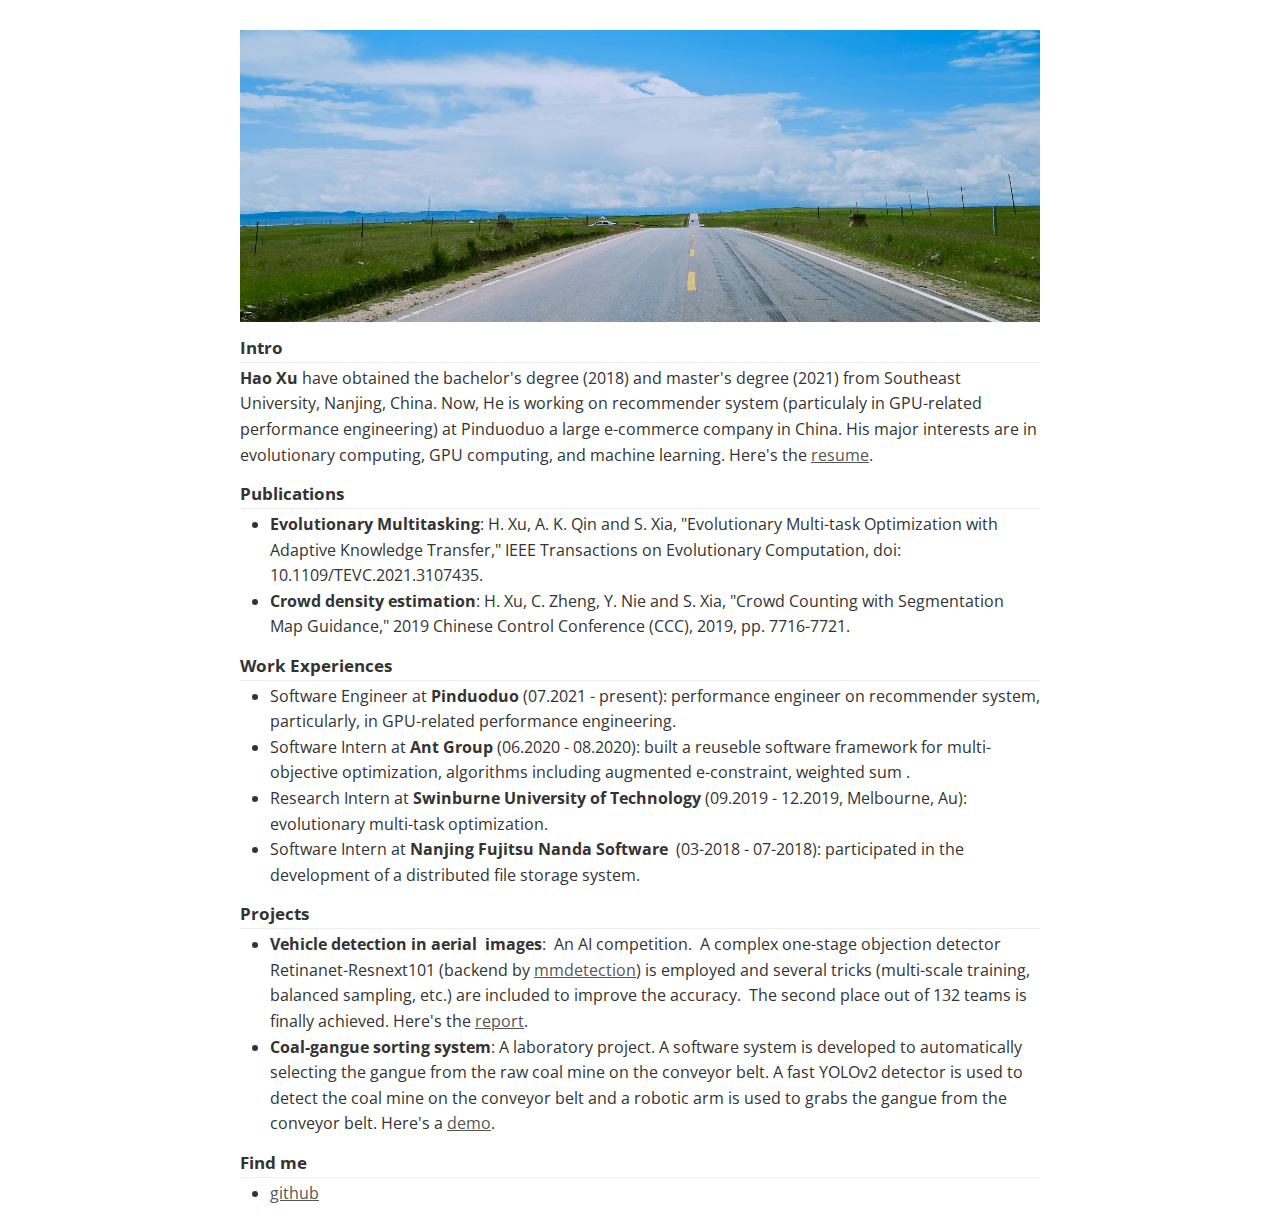
==== index.html @ 3a8323ee "publish" ====
<!doctype html>
<html>
<head>
<meta charset='UTF-8'><meta name='viewport' content='width=device-width initial-scale=1'>
<title>index</title><link href='https://fonts.loli.net/css?family=Open+Sans:400italic,700italic,700,400&subset=latin,latin-ext' rel='stylesheet' type='text/css' /><style type='text/css'>html {overflow-x: initial !important;}:root { --bg-color: #ffffff; --text-color: #333333; --select-text-bg-color: #B5D6FC; --select-text-font-color: auto; --monospace: "Lucida Console",Consolas,"Courier",monospace; }
html { font-size: 14px; background-color: var(--bg-color); color: var(--text-color); font-family: "Helvetica Neue", Helvetica, Arial, sans-serif; -webkit-font-smoothing: antialiased; }
body { margin: 0px; padding: 0px; height: auto; inset: 0px; font-size: 1rem; line-height: 1.42857143; overflow-x: hidden; background-image: inherit; background-size: inherit; background-attachment: inherit; background-origin: inherit; background-clip: inherit; background-color: inherit; tab-size: 4; background-position: inherit; background-repeat: inherit; }
iframe { margin: auto; }
a.url { word-break: break-all; }
a:active, a:hover { outline: 0px; }
.in-text-selection, ::selection { text-shadow: none; background: var(--select-text-bg-color); color: var(--select-text-font-color); }
#write { margin: 0px auto; height: auto; width: inherit; word-break: normal; word-wrap: break-word; position: relative; white-space: normal; overflow-x: visible; padding-top: 40px; }
#write.first-line-indent p { text-indent: 2em; }
#write.first-line-indent li p, #write.first-line-indent p * { text-indent: 0px; }
#write.first-line-indent li { margin-left: 2em; }
.for-image #write { padding-left: 8px; padding-right: 8px; }
body.typora-export { padding-left: 30px; padding-right: 30px; }
.typora-export .footnote-line, .typora-export li, .typora-export p { white-space: pre-wrap; }
@media screen and (max-width: 500px) { 
  body.typora-export { padding-left: 0px; padding-right: 0px; }
  #write { padding-left: 20px; padding-right: 20px; }
  .CodeMirror-sizer { margin-left: 0px !important; }
  .CodeMirror-gutters { display: none !important; }
}
#write li > figure:last-child { margin-bottom: 0.5rem; }
#write ol, #write ul { position: relative; }
img { max-width: 100%; vertical-align: middle; }
button, input, select, textarea { color: inherit; font-family: inherit; font-size: inherit; font-style: inherit; font-variant-caps: inherit; font-weight: inherit; font-stretch: inherit; line-height: inherit; }
input[type="checkbox"], input[type="radio"] { line-height: normal; padding: 0px; }
*, ::after, ::before { box-sizing: border-box; }
#write h1, #write h2, #write h3, #write h4, #write h5, #write h6, #write p, #write pre { width: inherit; }
#write h1, #write h2, #write h3, #write h4, #write h5, #write h6, #write p { position: relative; }
p { line-height: inherit; }
h1, h2, h3, h4, h5, h6 { break-after: avoid-page; break-inside: avoid; orphans: 2; }
p { orphans: 4; }
h1 { font-size: 2rem; }
h2 { font-size: 1.8rem; }
h3 { font-size: 1.6rem; }
h4 { font-size: 1.4rem; }
h5 { font-size: 1.2rem; }
h6 { font-size: 1rem; }
.md-math-block, .md-rawblock, h1, h2, h3, h4, h5, h6, p { margin-top: 1rem; margin-bottom: 1rem; }
.hidden { display: none; }
.md-blockmeta { color: rgb(204, 204, 204); font-weight: 700; font-style: italic; }
a { cursor: pointer; }
sup.md-footnote { padding: 2px 4px; background-color: rgba(238, 238, 238, 0.7); color: rgb(85, 85, 85); border-top-left-radius: 4px; border-top-right-radius: 4px; border-bottom-right-radius: 4px; border-bottom-left-radius: 4px; cursor: pointer; }
sup.md-footnote a, sup.md-footnote a:hover { color: inherit; text-transform: inherit; text-decoration: inherit; }
#write input[type="checkbox"] { cursor: pointer; width: inherit; height: inherit; }
figure { overflow-x: auto; margin: 1.2em 0px; max-width: calc(100% + 16px); padding: 0px; }
figure > table { margin: 0px !important; }
tr { break-inside: avoid; break-after: auto; }
thead { display: table-header-group; }
table { border-collapse: collapse; border-spacing: 0px; width: 100%; overflow: auto; break-inside: auto; text-align: left; }
table.md-table td { min-width: 32px; }
.CodeMirror-gutters { border-right-width: 0px; background-color: inherit; }
.CodeMirror-linenumber { }
.CodeMirror { text-align: left; }
.CodeMirror-placeholder { opacity: 0.3; }
.CodeMirror pre { padding: 0px 4px; }
.CodeMirror-lines { padding: 0px; }
div.hr:focus { cursor: none; }
#write pre { white-space: pre-wrap; }
#write.fences-no-line-wrapping pre { white-space: pre; }
#write pre.ty-contain-cm { white-space: normal; }
.CodeMirror-gutters { margin-right: 4px; }
.md-fences { font-size: 0.9rem; display: block; break-inside: avoid; text-align: left; overflow: visible; white-space: pre; background-image: inherit; background-size: inherit; background-attachment: inherit; background-origin: inherit; background-clip: inherit; background-color: inherit; position: relative !important; background-position: inherit; background-repeat: inherit; }
.md-diagram-panel { width: 100%; margin-top: 10px; text-align: center; padding-top: 0px; padding-bottom: 8px; overflow-x: auto; }
#write .md-fences.mock-cm { white-space: pre-wrap; }
.md-fences.md-fences-with-lineno { padding-left: 0px; }
#write.fences-no-line-wrapping .md-fences.mock-cm { white-space: pre; overflow-x: auto; }
.md-fences.mock-cm.md-fences-with-lineno { padding-left: 8px; }
.CodeMirror-line, twitterwidget { break-inside: avoid; }
.footnotes { opacity: 0.8; font-size: 0.9rem; margin-top: 1em; margin-bottom: 1em; }
.footnotes + .footnotes { margin-top: 0px; }
.md-reset { margin: 0px; padding: 0px; border: 0px; outline: 0px; vertical-align: top; text-decoration: none; text-shadow: none; float: none; position: static; width: auto; height: auto; white-space: nowrap; cursor: inherit; line-height: normal; font-weight: 400; text-align: left; box-sizing: content-box; direction: ltr; background-position: 0px 0px; }
li div { padding-top: 0px; }
blockquote { margin: 1rem 0px; }
li .mathjax-block, li p { margin: 0.5rem 0px; }
li { margin: 0px; position: relative; }
blockquote > :last-child { margin-bottom: 0px; }
blockquote > :first-child, li > :first-child { margin-top: 0px; }
.footnotes-area { color: rgb(136, 136, 136); margin-top: 0.714rem; padding-bottom: 0.143rem; white-space: normal; }
#write .footnote-line { white-space: pre-wrap; }
@media print { 
  body, html { border: 1px solid transparent; height: 99%; break-after: avoid; break-before: avoid; }
  #write { margin-top: 0px; padding-top: 0px; border-color: transparent !important; }
  .typora-export * { -webkit-print-color-adjust: exact; }
  html.blink-to-pdf { font-size: 13px; }
  .typora-export #write { padding-left: 32px; padding-right: 32px; padding-bottom: 0px; break-after: avoid; }
  .typora-export #write::after { height: 0px; }
}
.footnote-line { margin-top: 0.714em; font-size: 0.7em; }
a img, img a { cursor: pointer; }
pre.md-meta-block { font-size: 0.8rem; min-height: 0.8rem; white-space: pre-wrap; background-color: rgb(204, 204, 204); display: block; overflow-x: hidden; }
p > .md-image:only-child:not(.md-img-error) img, p > img:only-child { display: block; margin: auto; }
p > .md-image:only-child { display: inline-block; width: 100%; }
#write .MathJax_Display { margin: 0.8em 0px 0px; }
.md-math-block { width: 100%; }
.md-math-block:not(:empty)::after { display: none; }
[contenteditable="true"]:active, [contenteditable="true"]:focus, [contenteditable="false"]:active, [contenteditable="false"]:focus { outline: 0px; box-shadow: none; }
.md-task-list-item { position: relative; list-style-type: none; }
.task-list-item.md-task-list-item { padding-left: 0px; }
.md-task-list-item > input { position: absolute; top: 0px; left: 0px; margin-left: -1.2em; margin-top: calc(1em - 10px); border: none; }
.math { font-size: 1rem; }
.md-toc { min-height: 3.58rem; position: relative; font-size: 0.9rem; border-top-left-radius: 10px; border-top-right-radius: 10px; border-bottom-right-radius: 10px; border-bottom-left-radius: 10px; }
.md-toc-content { position: relative; margin-left: 0px; }
.md-toc-content::after, .md-toc::after { display: none; }
.md-toc-item { display: block; color: rgb(65, 131, 196); }
.md-toc-item a { text-decoration: none; }
.md-toc-inner:hover { text-decoration: underline; }
.md-toc-inner { display: inline-block; cursor: pointer; }
.md-toc-h1 .md-toc-inner { margin-left: 0px; font-weight: 700; }
.md-toc-h2 .md-toc-inner { margin-left: 2em; }
.md-toc-h3 .md-toc-inner { margin-left: 4em; }
.md-toc-h4 .md-toc-inner { margin-left: 6em; }
.md-toc-h5 .md-toc-inner { margin-left: 8em; }
.md-toc-h6 .md-toc-inner { margin-left: 10em; }
@media screen and (max-width: 48em) { 
  .md-toc-h3 .md-toc-inner { margin-left: 3.5em; }
  .md-toc-h4 .md-toc-inner { margin-left: 5em; }
  .md-toc-h5 .md-toc-inner { margin-left: 6.5em; }
  .md-toc-h6 .md-toc-inner { margin-left: 8em; }
}
a.md-toc-inner { font-size: inherit; font-style: inherit; font-weight: inherit; line-height: inherit; }
.footnote-line a:not(.reversefootnote) { color: inherit; }
.md-attr { display: none; }
.md-fn-count::after { content: "."; }
code, pre, samp, tt { font-family: var(--monospace); }
kbd { margin: 0px 0.1em; padding: 0.1em 0.6em; font-size: 0.8em; color: rgb(36, 39, 41); background-color: rgb(255, 255, 255); border: 1px solid rgb(173, 179, 185); border-top-left-radius: 3px; border-top-right-radius: 3px; border-bottom-right-radius: 3px; border-bottom-left-radius: 3px; box-shadow: rgba(12, 13, 14, 0.2) 0px 1px 0px, rgb(255, 255, 255) 0px 0px 0px 2px inset; white-space: nowrap; vertical-align: middle; }
.md-comment { color: rgb(162, 127, 3); opacity: 0.8; font-family: var(--monospace); }
code { text-align: left; }
a.md-print-anchor { white-space: pre !important; border: none !important; display: inline-block !important; position: absolute !important; width: 1px !important; right: 0px !important; outline: 0px !important; text-shadow: initial !important; background-position: 0px 0px !important; }
.md-inline-math .MathJax_SVG .noError { display: none !important; }
.html-for-mac .inline-math-svg .MathJax_SVG { vertical-align: 0.2px; }
.md-math-block .MathJax_SVG_Display { text-align: center; margin: 0px; position: relative; text-indent: 0px; max-width: none; max-height: none; min-height: 0px; min-width: 100%; width: auto; overflow-y: hidden; display: block !important; }
.MathJax_SVG_Display, .md-inline-math .MathJax_SVG_Display { width: auto; margin: inherit; display: inline-block !important; }
.MathJax_SVG .MJX-monospace { font-family: var(--monospace); }
.MathJax_SVG .MJX-sans-serif { font-family: sans-serif; }
.MathJax_SVG { display: inline; font-style: normal; font-weight: 400; line-height: normal; zoom: 90%; text-indent: 0px; text-align: left; text-transform: none; letter-spacing: normal; word-spacing: normal; word-wrap: normal; white-space: nowrap; float: none; direction: ltr; max-width: none; max-height: none; min-width: 0px; min-height: 0px; border: 0px; padding: 0px; margin: 0px; }
.MathJax_SVG * { transition: none; }
.MathJax_SVG_Display svg { vertical-align: middle !important; margin-bottom: 0px !important; margin-top: 0px !important; }
.os-windows.monocolor-emoji .md-emoji { font-family: "Segoe UI Symbol", sans-serif; }
.md-diagram-panel > svg { max-width: 100%; }
[lang="flow"] svg, [lang="mermaid"] svg { max-width: 100%; height: auto; }
[lang="mermaid"] .node text { font-size: 1rem; }
table tr th { border-bottom-width: 0px; }
video { max-width: 100%; display: block; margin: 0px auto; }
iframe { max-width: 100%; width: 100%; border: none; }
.highlight td, .highlight tr { border: 0px; }
svg[id^="mermaidChart"] { line-height: 1em; }
mark { background-color: rgb(255, 255, 0); color: rgb(0, 0, 0); }
.md-html-inline .md-plain, .md-html-inline strong, mark .md-inline-math, mark strong { color: inherit; }
mark .md-meta { color: rgb(0, 0, 0); opacity: 0.3 !important; }


/* for resume  <-- */
#write {
    padding-top: 0px !important;
    padding-bottom: 20px !important;
}

content {
    margin-top: 0px !important;
    padding-top: 0px !important;
}

a {
    color: #000;
}

h1,
h2 {
    border-bottom: 1px solid #eee !important;
    margin-bottom: 3px !important;
    padding-bottom: 3px !important;
}
.round_icon{
    width: 34px;
    height: 34px;
    display: flex;
    border-radius: 50%;
    align-items: center;
    justify-content: center;
    overflow: hidden;
}
h2 img {
    width: 16px !important;
}

h2 {
    font-size: 17px !important;
}

p {
    margin-bottom: 2px !important;
    margin-top: 2px !important;
}

ul {
    margin-top: 2px !important;
    margin-bottom: 2px !important;
}

li p {
    margin-bottom: 0px !important;
}

li.md-list-item {
    line-height: 20px !important;
}

a {
    color: #555 !important;
}

/* for resume --> */

:root {
    --side-bar-bg-color: #fafafa;
    --control-text-color: #777;
}

@include-when-export url(https://fonts.loli.net/css?family=Open+Sans:400italic,700italic,700,400&subset=latin,latin-ext);

html {
    font-size: 16px;
}

body {
    font-family: "Open Sans", "Clear Sans", "Helvetica Neue", Helvetica, Arial, sans-serif;
    color: rgb(51, 51, 51);
    line-height: 1.6;
}

#write {
    max-width: 860px;
    margin: 0 auto;
    padding: 30px;
    padding-bottom: 100px;
}

#write>ul:first-child,
#write>ol:first-child {
    margin-top: 30px;
}

a {
    color: #4183C4;
}

h1,
h2,
h3,
h4,
h5,
h6 {
    position: relative;
    margin-top: 1rem;
    margin-bottom: 1rem;
    font-weight: bold;
    line-height: 1.4;
    cursor: text;
}

h1:hover a.anchor,
h2:hover a.anchor,
h3:hover a.anchor,
h4:hover a.anchor,
h5:hover a.anchor,
h6:hover a.anchor {
    text-decoration: none;
}

h1 tt,
h1 code {
    font-size: inherit;
}

h2 tt,
h2 code {
    font-size: inherit;
}

h3 tt,
h3 code {
    font-size: inherit;
}

h4 tt,
h4 code {
    font-size: inherit;
}

h5 tt,
h5 code {
    font-size: inherit;
}

h6 tt,
h6 code {
    font-size: inherit;
}

h1 {
    padding-bottom: .3em;
    font-size: 2.25em;
    line-height: 1.2;
    border-bottom: 1px solid #eee;
}

h2 {
    padding-bottom: .3em;
    font-size: 1.75em;
    line-height: 1.225;
    border-bottom: 1px solid #eee;
}

h3 {
    font-size: 1.5em;
    line-height: 1.43;
}

h4 {
    font-size: 1.25em;
}

h5 {
    font-size: 1em;
}

h6 {
    font-size: 1em;
    color: #777;
}

p,
blockquote,
ul,
ol,
dl,
table {
    margin: 0.8em 0;
}

li>ol,
li>ul {
    margin: 0 0;
}

hr {
    height: 2px;
    padding: 0;
    margin: 16px 0;
    background-color: #e7e7e7;
    border: 0 none;
    overflow: hidden;
    box-sizing: content-box;
}

li p.first {
    display: inline-block;
}

ul,
ol {
    padding-left: 30px;
}

ul:first-child,
ol:first-child {
    margin-top: 0;
}

ul:last-child,
ol:last-child {
    margin-bottom: 0;
}

blockquote {
    border-left: 4px solid #dfe2e5;
    padding: 0 15px;
    color: #777777;
}

blockquote blockquote {
    padding-right: 0;
}

table {
    padding: 0;
    word-break: initial;
}

table tr {
    border-top: 1px solid #dfe2e5;
    margin: 0;
    padding: 0;
}

table tr:nth-child(2n),
thead {
    background-color: #f8f8f8;
}

table tr th {
    font-weight: bold;
    border: 1px solid #dfe2e5;
    border-bottom: 0;
    text-align: left;
    margin: 0;
    padding: 6px 13px;
}

table tr td {
    border: 1px solid #dfe2e5;
    text-align: left;
    margin: 0;
    padding: 6px 13px;
}

table tr th:first-child,
table tr td:first-child {
    margin-top: 0;
}

table tr th:last-child,
table tr td:last-child {
    margin-bottom: 0;
}

.CodeMirror-lines {
    padding-left: 4px;
}

.code-tooltip {
    box-shadow: 0 1px 1px 0 rgba(0, 28, 36, .3);
    border-top: 1px solid #eef2f2;
}

.md-fences,
code,
tt {
    border: 1px solid #e7eaed;
    background-color: #f8f8f8;
    border-radius: 3px;
    padding: 0;
    padding: 2px 4px 0px 4px;
    font-size: 0.9em;
}

code {
    background-color: #f3f4f4;
    padding: 0 2px 0 2px;
}

.md-fences {
    margin-bottom: 15px;
    margin-top: 15px;
    padding-top: 8px;
    padding-bottom: 6px;
}


.md-task-list-item>input {
    margin-left: -1.3em;
}

@media print {
    html {
        font-size: 13px;
    }

    table,
    pre {
        page-break-inside: avoid;
    }

    pre {
        word-wrap: break-word;
    }
}

.md-fences {
    background-color: #f8f8f8;
}

#write pre.md-meta-block {
    padding: 1rem;
    font-size: 85%;
    line-height: 1.45;
    background-color: #f7f7f7;
    border: 0;
    border-radius: 3px;
    color: #777777;
    margin-top: 0 !important;
}

.mathjax-block>.code-tooltip {
    bottom: .375rem;
}

.md-mathjax-midline {
    background: #fafafa;
}

#write>h3.md-focus:before {
    left: -1.5625rem;
    top: .375rem;
}

#write>h4.md-focus:before {
    left: -1.5625rem;
    top: .285714286rem;
}

#write>h5.md-focus:before {
    left: -1.5625rem;
    top: .285714286rem;
}

#write>h6.md-focus:before {
    left: -1.5625rem;
    top: .285714286rem;
}

.md-image>.md-meta {
    /*border: 1px solid #ddd;*/
    border-radius: 3px;
    padding: 2px 0px 0px 4px;
    font-size: 0.9em;
    color: inherit;
}

.md-tag {
    color: #a7a7a7;
    opacity: 1;
}

.md-toc {
    margin-top: 20px;
    padding-bottom: 20px;
}

.sidebar-tabs {
    border-bottom: none;
}

#typora-quick-open {
    border: 1px solid #ddd;
    background-color: #f8f8f8;
}

#typora-quick-open-item {
    background-color: #FAFAFA;
    border-color: #FEFEFE #e5e5e5 #e5e5e5 #eee;
    border-style: solid;
    border-width: 1px;
}

/** focus mode */
.on-focus-mode blockquote {
    border-left-color: rgba(85, 85, 85, 0.12);
}

header,
.context-menu,
.megamenu-content,
footer {
    font-family: "Segoe UI", "Arial", sans-serif;
}

.file-node-content:hover .file-node-icon,
.file-node-content:hover .file-node-open-state {
    visibility: visible;
}

.mac-seamless-mode #typora-sidebar {
    background-color: #fafafa;
    background-color: var(--side-bar-bg-color);
}

.md-lang {
    color: #b4654d;
}

.html-for-mac .context-menu {
    --item-hover-bg-color: #E6F0FE;
}

#md-notification .btn {
    border: 0;
}

.dropdown-menu .divider {
    border-color: #e5e5e5;
}


</style>
</head>
<body class='typora-export' >
<div  id='write'  class = 'is-mac'><p>&nbsp;</p><p><img src="images/bkgs/bkg-grass.jpeg" referrerpolicy="no-referrer"></p><h2><a name="intro" class="md-header-anchor"></a><span>Intro</span></h2><p><strong><span>Hao Xu</span></strong><span> have obtained the bachelor&#39;s degree (2018) and master&#39;s degree (2021) from Southeast University, Nanjing, China. Now, He is working on recommender system (particulaly in GPU-related performance engineering) at Pinduoduo a large e-commerce company in China. His major interests are in  evolutionary computing, GPU computing, and machine learning. Here&#39;s the </span><a href='other/files/resume_haoxu.pdf'><span>resume</span></a><span>.</span></p><h2><a name="publications" class="md-header-anchor"></a><span>Publications</span></h2><ul><li><strong><span>Evolutionary Multitasking</span></strong><span>: H. Xu, A. K. Qin and S. Xia, &quot;Evolutionary Multi-task Optimization with Adaptive Knowledge Transfer,&quot; IEEE Transactions on Evolutionary Computation, doi: 10.1109/TEVC.2021.3107435.</span></li><li><strong><span>Crowd density estimation</span></strong><span>: H. Xu, C. Zheng, Y. Nie and S. Xia, &quot;Crowd Counting with Segmentation Map Guidance,&quot; 2019 Chinese Control Conference (CCC), 2019, pp. 7716-7721.</span></li></ul><h2><a name="work-experiences" class="md-header-anchor"></a><span>Work Experiences</span></h2><ul><li><span>Software Engineer at </span><strong><span>Pinduoduo</span></strong><span> (07.2021 - present): performance engineer on recommender system, particularly, in GPU-related performance engineering.</span></li><li><span>Software Intern at </span><strong><span>Ant Group </span></strong><span>(06.2020 - 08.2020): built a reuseble software framework for multi-objective optimization, algorithms including augmented e-constraint, weighted sum .  </span></li><li><span>Research Intern at </span><strong><span>Swinburne University of Technology</span></strong><span> (09.2019 - 12.2019, Melbourne, Au): evolutionary multi-task optimization.</span></li><li><span>Software Intern at </span><strong><span>Nanjing Fujitsu Nanda Software </span></strong><span> (03-2018 - 07-2018): participated in the development of a distributed file storage system.</span></li></ul><h2><a name="projects" class="md-header-anchor"></a><span>Projects</span></h2><ul><li><strong><span>Vehicle detection in aerial  images</span></strong><span>:  An AI competition.  A complex one-stage objection detector Retinanet-Resnext101 (backend by </span><a href='https://github.com/open-mmlab/mmdetection'><span>mmdetection</span></a><span>) is employed and several tricks (multi-scale training, balanced sampling, etc.) are included to improve the accuracy.  The second place out of 132 teams is finally achieved. Here&#39;s the </span><a href='other/files/aerial-vehicle-detection.pdf'><span>report</span></a><span>.</span></li><li><strong><span>Coal-gangue sorting system</span></strong><span>: A laboratory project. A software system is developed to automatically selecting the gangue from the raw coal mine on the conveyor belt. A fast YOLOv2 detector is used to detect the coal mine on the conveyor belt and a robotic arm is used to grabs the gangue from the conveyor belt. Here&#39;s a </span><a href='images/portfolio/coal-gan/demo.gif'><span>demo</span></a><span>.</span></li></ul><h2><a name="find-me" class="md-header-anchor"></a><span>Find me</span></h2><ul><li><a href='https://github.com/haoxuhao'><span>github</span></a></li></ul></div>
</body>
</html>
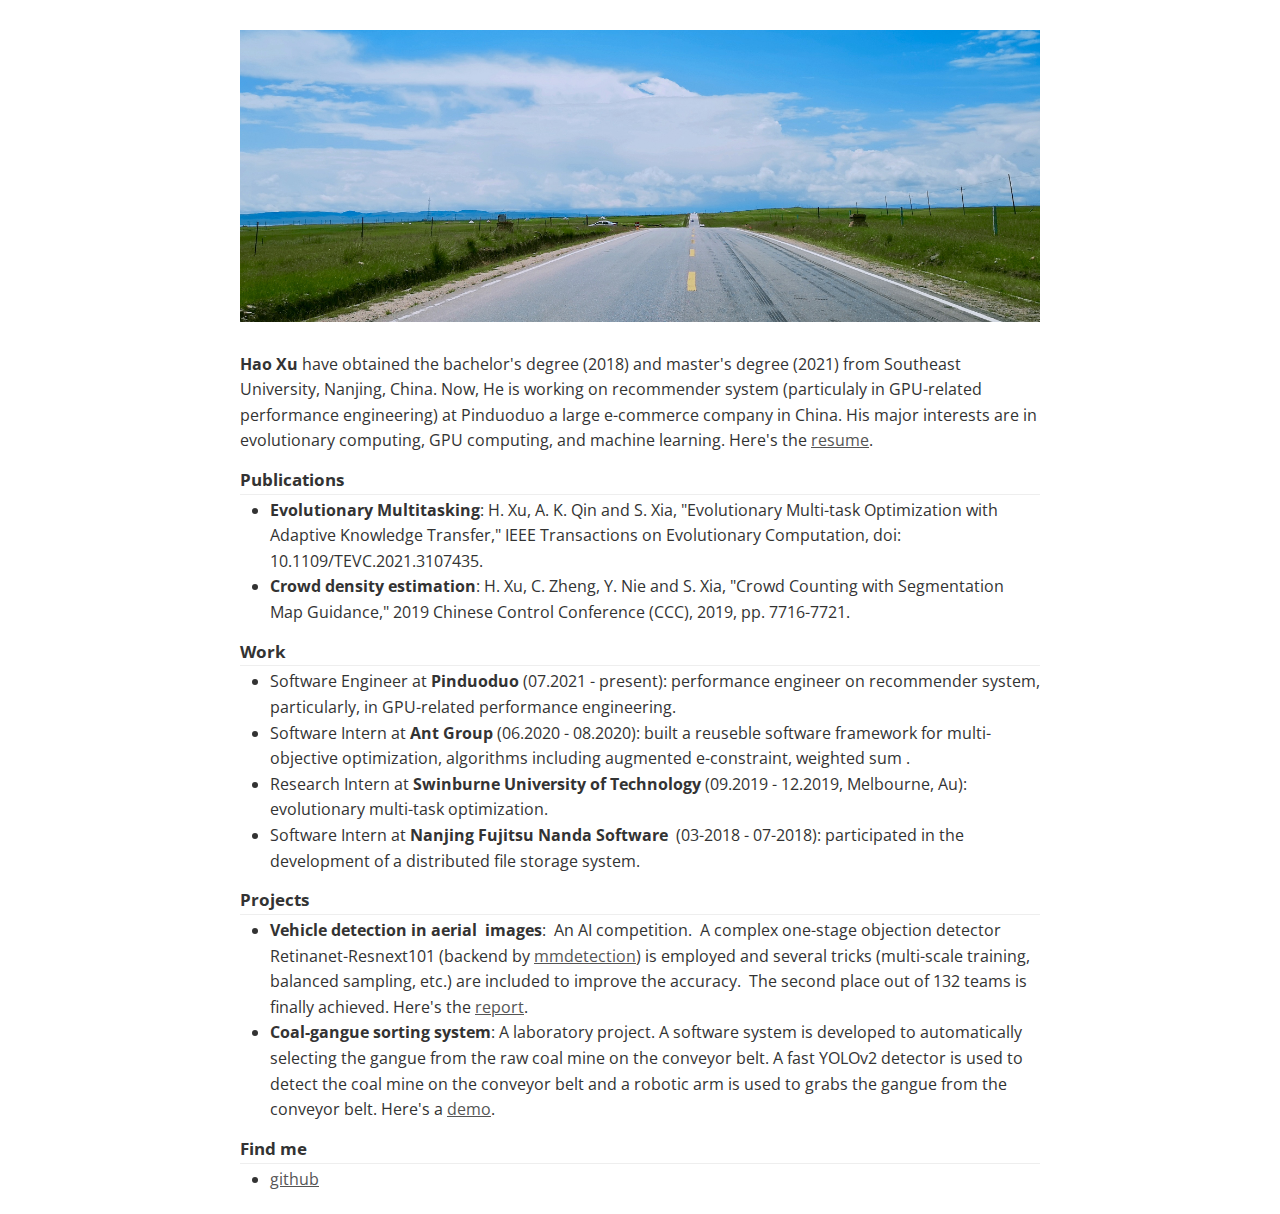
==== commit bd5a2951: "publish" ====
--- a/index.html
+++ b/index.html
@@ -599,6 +599,6 @@
 </style>
 </head>
 <body class='typora-export' >
-<div  id='write'  class = 'is-mac'><p>&nbsp;</p><p><img src="images/bkgs/bkg-grass.jpeg" referrerpolicy="no-referrer"></p><h2><a name="intro" class="md-header-anchor"></a><span>Intro</span></h2><p><strong><span>Hao Xu</span></strong><span> have obtained the bachelor&#39;s degree (2018) and master&#39;s degree (2021) from Southeast University, Nanjing, China. Now, He is working on recommender system (particulaly in GPU-related performance engineering) at Pinduoduo a large e-commerce company in China. His major interests are in  evolutionary computing, GPU computing, and machine learning. Here&#39;s the </span><a href='other/files/resume_haoxu.pdf'><span>resume</span></a><span>.</span></p><h2><a name="publications" class="md-header-anchor"></a><span>Publications</span></h2><ul><li><strong><span>Evolutionary Multitasking</span></strong><span>: H. Xu, A. K. Qin and S. Xia, &quot;Evolutionary Multi-task Optimization with Adaptive Knowledge Transfer,&quot; IEEE Transactions on Evolutionary Computation, doi: 10.1109/TEVC.2021.3107435.</span></li><li><strong><span>Crowd density estimation</span></strong><span>: H. Xu, C. Zheng, Y. Nie and S. Xia, &quot;Crowd Counting with Segmentation Map Guidance,&quot; 2019 Chinese Control Conference (CCC), 2019, pp. 7716-7721.</span></li></ul><h2><a name="work-experiences" class="md-header-anchor"></a><span>Work Experiences</span></h2><ul><li><span>Software Engineer at </span><strong><span>Pinduoduo</span></strong><span> (07.2021 - present): performance engineer on recommender system, particularly, in GPU-related performance engineering.</span></li><li><span>Software Intern at </span><strong><span>Ant Group </span></strong><span>(06.2020 - 08.2020): built a reuseble software framework for multi-objective optimization, algorithms including augmented e-constraint, weighted sum .  </span></li><li><span>Research Intern at </span><strong><span>Swinburne University of Technology</span></strong><span> (09.2019 - 12.2019, Melbourne, Au): evolutionary multi-task optimization.</span></li><li><span>Software Intern at </span><strong><span>Nanjing Fujitsu Nanda Software </span></strong><span> (03-2018 - 07-2018): participated in the development of a distributed file storage system.</span></li></ul><h2><a name="projects" class="md-header-anchor"></a><span>Projects</span></h2><ul><li><strong><span>Vehicle detection in aerial  images</span></strong><span>:  An AI competition.  A complex one-stage objection detector Retinanet-Resnext101 (backend by </span><a href='https://github.com/open-mmlab/mmdetection'><span>mmdetection</span></a><span>) is employed and several tricks (multi-scale training, balanced sampling, etc.) are included to improve the accuracy.  The second place out of 132 teams is finally achieved. Here&#39;s the </span><a href='other/files/aerial-vehicle-detection.pdf'><span>report</span></a><span>.</span></li><li><strong><span>Coal-gangue sorting system</span></strong><span>: A laboratory project. A software system is developed to automatically selecting the gangue from the raw coal mine on the conveyor belt. A fast YOLOv2 detector is used to detect the coal mine on the conveyor belt and a robotic arm is used to grabs the gangue from the conveyor belt. Here&#39;s a </span><a href='images/portfolio/coal-gan/demo.gif'><span>demo</span></a><span>.</span></li></ul><h2><a name="find-me" class="md-header-anchor"></a><span>Find me</span></h2><ul><li><a href='https://github.com/haoxuhao'><span>github</span></a></li></ul></div>
+<div  id='write'  class = 'is-mac'><p>&nbsp;</p><p><img src="images/bkgs/bkg-grass.jpeg" referrerpolicy="no-referrer"></p><p>&nbsp;</p><p><strong><span>Hao Xu</span></strong><span> have obtained the bachelor&#39;s degree (2018) and master&#39;s degree (2021) from Southeast University, Nanjing, China. Now, He is working on recommender system (particulaly in GPU-related performance engineering) at Pinduoduo a large e-commerce company in China. His major interests are in  evolutionary computing, GPU computing, and machine learning. Here&#39;s the </span><a href='other/files/resume_haoxu.pdf'><span>resume</span></a><span>.</span></p><h2><a name="publications" class="md-header-anchor"></a><span>Publications</span></h2><ul><li><strong><span>Evolutionary Multitasking</span></strong><span>: H. Xu, A. K. Qin and S. Xia, &quot;Evolutionary Multi-task Optimization with Adaptive Knowledge Transfer,&quot; IEEE Transactions on Evolutionary Computation, doi: 10.1109/TEVC.2021.3107435.</span></li><li><strong><span>Crowd density estimation</span></strong><span>: H. Xu, C. Zheng, Y. Nie and S. Xia, &quot;Crowd Counting with Segmentation Map Guidance,&quot; 2019 Chinese Control Conference (CCC), 2019, pp. 7716-7721.</span></li></ul><h2><a name="work" class="md-header-anchor"></a><span>Work</span></h2><ul><li><span>Software Engineer at </span><strong><span>Pinduoduo</span></strong><span> (07.2021 - present): performance engineer on recommender system, particularly, in GPU-related performance engineering.</span></li><li><span>Software Intern at </span><strong><span>Ant Group </span></strong><span>(06.2020 - 08.2020): built a reuseble software framework for multi-objective optimization, algorithms including augmented e-constraint, weighted sum .  </span></li><li><span>Research Intern at </span><strong><span>Swinburne University of Technology</span></strong><span> (09.2019 - 12.2019, Melbourne, Au): evolutionary multi-task optimization.</span></li><li><span>Software Intern at </span><strong><span>Nanjing Fujitsu Nanda Software </span></strong><span> (03-2018 - 07-2018): participated in the development of a distributed file storage system.</span></li></ul><h2><a name="projects" class="md-header-anchor"></a><span>Projects</span></h2><ul><li><strong><span>Vehicle detection in aerial  images</span></strong><span>:  An AI competition.  A complex one-stage objection detector Retinanet-Resnext101 (backend by </span><a href='https://github.com/open-mmlab/mmdetection'><span>mmdetection</span></a><span>) is employed and several tricks (multi-scale training, balanced sampling, etc.) are included to improve the accuracy.  The second place out of 132 teams is finally achieved. Here&#39;s the </span><a href='other/files/aerial-vehicle-detection.pdf'><span>report</span></a><span>.</span></li><li><strong><span>Coal-gangue sorting system</span></strong><span>: A laboratory project. A software system is developed to automatically selecting the gangue from the raw coal mine on the conveyor belt. A fast YOLOv2 detector is used to detect the coal mine on the conveyor belt and a robotic arm is used to grabs the gangue from the conveyor belt. Here&#39;s a </span><a href='images/portfolio/coal-gan/demo.gif'><span>demo</span></a><span>.</span></li></ul><h2><a name="find-me" class="md-header-anchor"></a><span>Find me</span></h2><ul><li><a href='https://github.com/haoxuhao'><span>github</span></a></li></ul></div>
 </body>
 </html>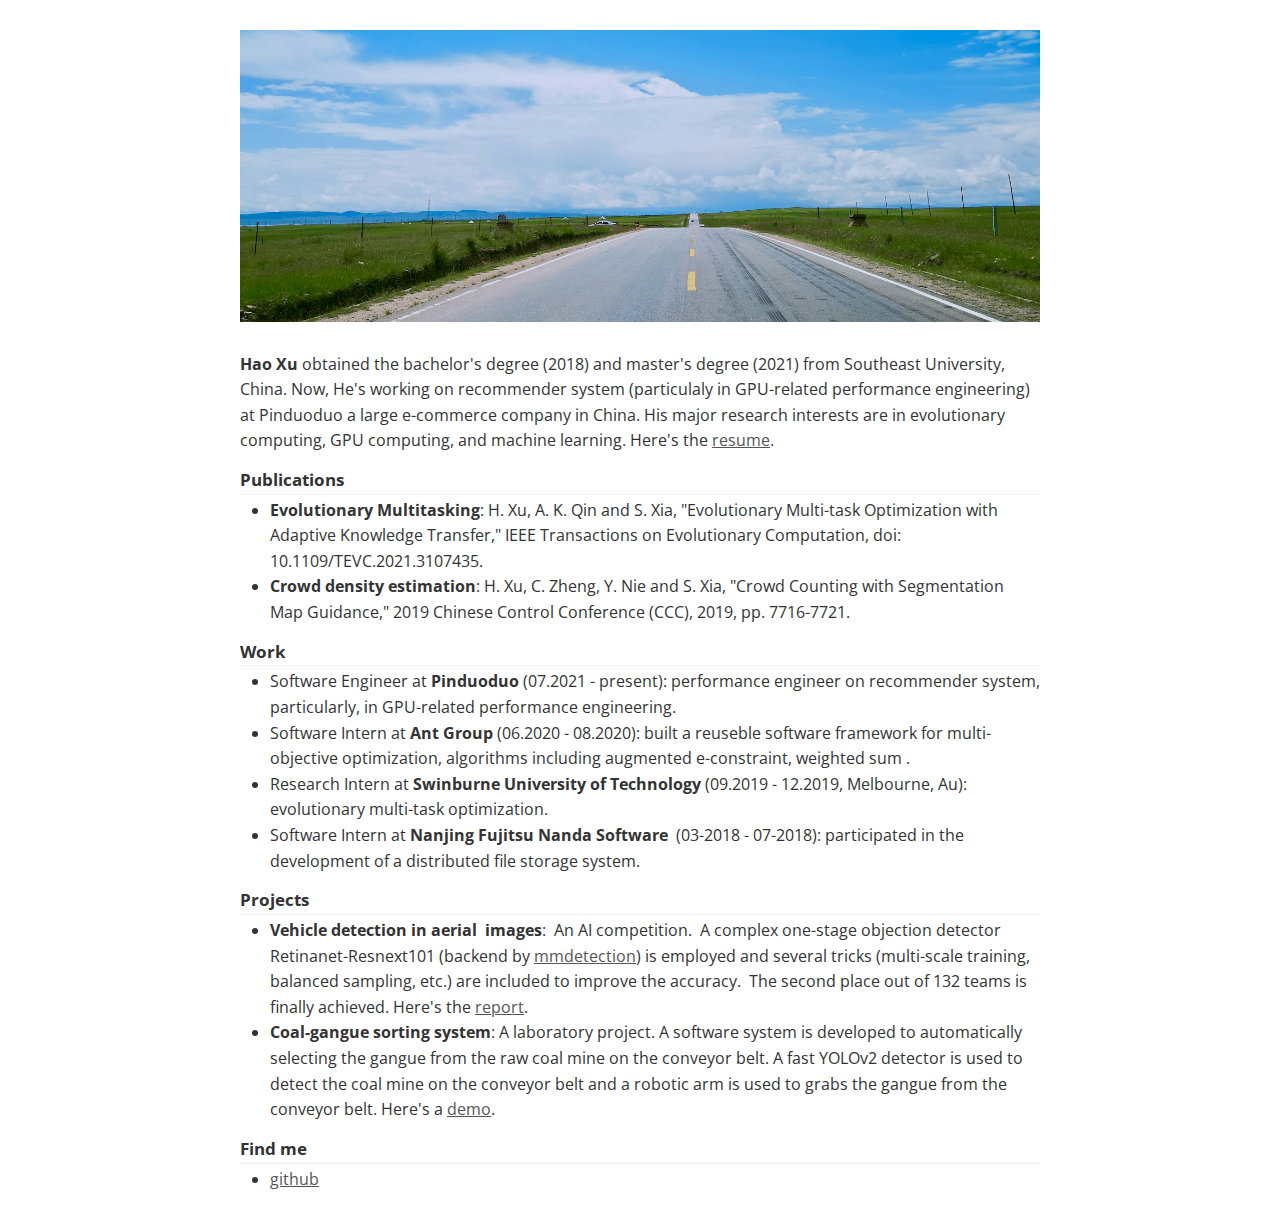
==== commit 30b76854: "publish" ====
--- a/index.html
+++ b/index.html
@@ -599,6 +599,6 @@
 </style>
 </head>
 <body class='typora-export' >
-<div  id='write'  class = 'is-mac'><p>&nbsp;</p><p><img src="images/bkgs/bkg-grass.jpeg" referrerpolicy="no-referrer"></p><p>&nbsp;</p><p><strong><span>Hao Xu</span></strong><span> have obtained the bachelor&#39;s degree (2018) and master&#39;s degree (2021) from Southeast University, Nanjing, China. Now, He is working on recommender system (particulaly in GPU-related performance engineering) at Pinduoduo a large e-commerce company in China. His major interests are in  evolutionary computing, GPU computing, and machine learning. Here&#39;s the </span><a href='other/files/resume_haoxu.pdf'><span>resume</span></a><span>.</span></p><h2><a name="publications" class="md-header-anchor"></a><span>Publications</span></h2><ul><li><strong><span>Evolutionary Multitasking</span></strong><span>: H. Xu, A. K. Qin and S. Xia, &quot;Evolutionary Multi-task Optimization with Adaptive Knowledge Transfer,&quot; IEEE Transactions on Evolutionary Computation, doi: 10.1109/TEVC.2021.3107435.</span></li><li><strong><span>Crowd density estimation</span></strong><span>: H. Xu, C. Zheng, Y. Nie and S. Xia, &quot;Crowd Counting with Segmentation Map Guidance,&quot; 2019 Chinese Control Conference (CCC), 2019, pp. 7716-7721.</span></li></ul><h2><a name="work" class="md-header-anchor"></a><span>Work</span></h2><ul><li><span>Software Engineer at </span><strong><span>Pinduoduo</span></strong><span> (07.2021 - present): performance engineer on recommender system, particularly, in GPU-related performance engineering.</span></li><li><span>Software Intern at </span><strong><span>Ant Group </span></strong><span>(06.2020 - 08.2020): built a reuseble software framework for multi-objective optimization, algorithms including augmented e-constraint, weighted sum .  </span></li><li><span>Research Intern at </span><strong><span>Swinburne University of Technology</span></strong><span> (09.2019 - 12.2019, Melbourne, Au): evolutionary multi-task optimization.</span></li><li><span>Software Intern at </span><strong><span>Nanjing Fujitsu Nanda Software </span></strong><span> (03-2018 - 07-2018): participated in the development of a distributed file storage system.</span></li></ul><h2><a name="projects" class="md-header-anchor"></a><span>Projects</span></h2><ul><li><strong><span>Vehicle detection in aerial  images</span></strong><span>:  An AI competition.  A complex one-stage objection detector Retinanet-Resnext101 (backend by </span><a href='https://github.com/open-mmlab/mmdetection'><span>mmdetection</span></a><span>) is employed and several tricks (multi-scale training, balanced sampling, etc.) are included to improve the accuracy.  The second place out of 132 teams is finally achieved. Here&#39;s the </span><a href='other/files/aerial-vehicle-detection.pdf'><span>report</span></a><span>.</span></li><li><strong><span>Coal-gangue sorting system</span></strong><span>: A laboratory project. A software system is developed to automatically selecting the gangue from the raw coal mine on the conveyor belt. A fast YOLOv2 detector is used to detect the coal mine on the conveyor belt and a robotic arm is used to grabs the gangue from the conveyor belt. Here&#39;s a </span><a href='images/portfolio/coal-gan/demo.gif'><span>demo</span></a><span>.</span></li></ul><h2><a name="find-me" class="md-header-anchor"></a><span>Find me</span></h2><ul><li><a href='https://github.com/haoxuhao'><span>github</span></a></li></ul></div>
+<div  id='write'  class = 'is-mac'><p>&nbsp;</p><p><img src="images/bkgs/bkg-grass.jpeg" referrerpolicy="no-referrer"></p><p>&nbsp;</p><p><strong><span>Hao Xu</span></strong><span> obtained the bachelor&#39;s degree (2018) and master&#39;s degree (2021) from Southeast University, China. Now, He&#39;s working on recommender system (particulaly in GPU-related performance engineering) at Pinduoduo a large e-commerce company in China. His major research interests are in evolutionary computing, GPU computing, and machine learning. Here&#39;s the </span><a href='other/files/resume_haoxu.pdf'><span>resume</span></a><span>.</span></p><h2><a name="publications" class="md-header-anchor"></a><span>Publications</span></h2><ul><li><strong><span>Evolutionary Multitasking</span></strong><span>: H. Xu, A. K. Qin and S. Xia, &quot;Evolutionary Multi-task Optimization with Adaptive Knowledge Transfer,&quot; IEEE Transactions on Evolutionary Computation, doi: 10.1109/TEVC.2021.3107435.</span></li><li><strong><span>Crowd density estimation</span></strong><span>: H. Xu, C. Zheng, Y. Nie and S. Xia, &quot;Crowd Counting with Segmentation Map Guidance,&quot; 2019 Chinese Control Conference (CCC), 2019, pp. 7716-7721.</span></li></ul><h2><a name="work" class="md-header-anchor"></a><span>Work</span></h2><ul><li><span>Software Engineer at </span><strong><span>Pinduoduo</span></strong><span> (07.2021 - present): performance engineer on recommender system, particularly, in GPU-related performance engineering.</span></li><li><span>Software Intern at </span><strong><span>Ant Group </span></strong><span>(06.2020 - 08.2020): built a reuseble software framework for multi-objective optimization, algorithms including augmented e-constraint, weighted sum .  </span></li><li><span>Research Intern at </span><strong><span>Swinburne University of Technology</span></strong><span> (09.2019 - 12.2019, Melbourne, Au): evolutionary multi-task optimization.</span></li><li><span>Software Intern at </span><strong><span>Nanjing Fujitsu Nanda Software </span></strong><span> (03-2018 - 07-2018): participated in the development of a distributed file storage system.</span></li></ul><h2><a name="projects" class="md-header-anchor"></a><span>Projects</span></h2><ul><li><strong><span>Vehicle detection in aerial  images</span></strong><span>:  An AI competition.  A complex one-stage objection detector Retinanet-Resnext101 (backend by </span><a href='https://github.com/open-mmlab/mmdetection'><span>mmdetection</span></a><span>) is employed and several tricks (multi-scale training, balanced sampling, etc.) are included to improve the accuracy.  The second place out of 132 teams is finally achieved. Here&#39;s the </span><a href='other/files/aerial-vehicle-detection.pdf'><span>report</span></a><span>.</span></li><li><strong><span>Coal-gangue sorting system</span></strong><span>: A laboratory project. A software system is developed to automatically selecting the gangue from the raw coal mine on the conveyor belt. A fast YOLOv2 detector is used to detect the coal mine on the conveyor belt and a robotic arm is used to grabs the gangue from the conveyor belt. Here&#39;s a </span><a href='images/portfolio/coal-gan/demo.gif'><span>demo</span></a><span>.</span></li></ul><h2><a name="find-me" class="md-header-anchor"></a><span>Find me</span></h2><ul><li><a href='https://github.com/haoxuhao'><span>github</span></a></li></ul></div>
 </body>
 </html>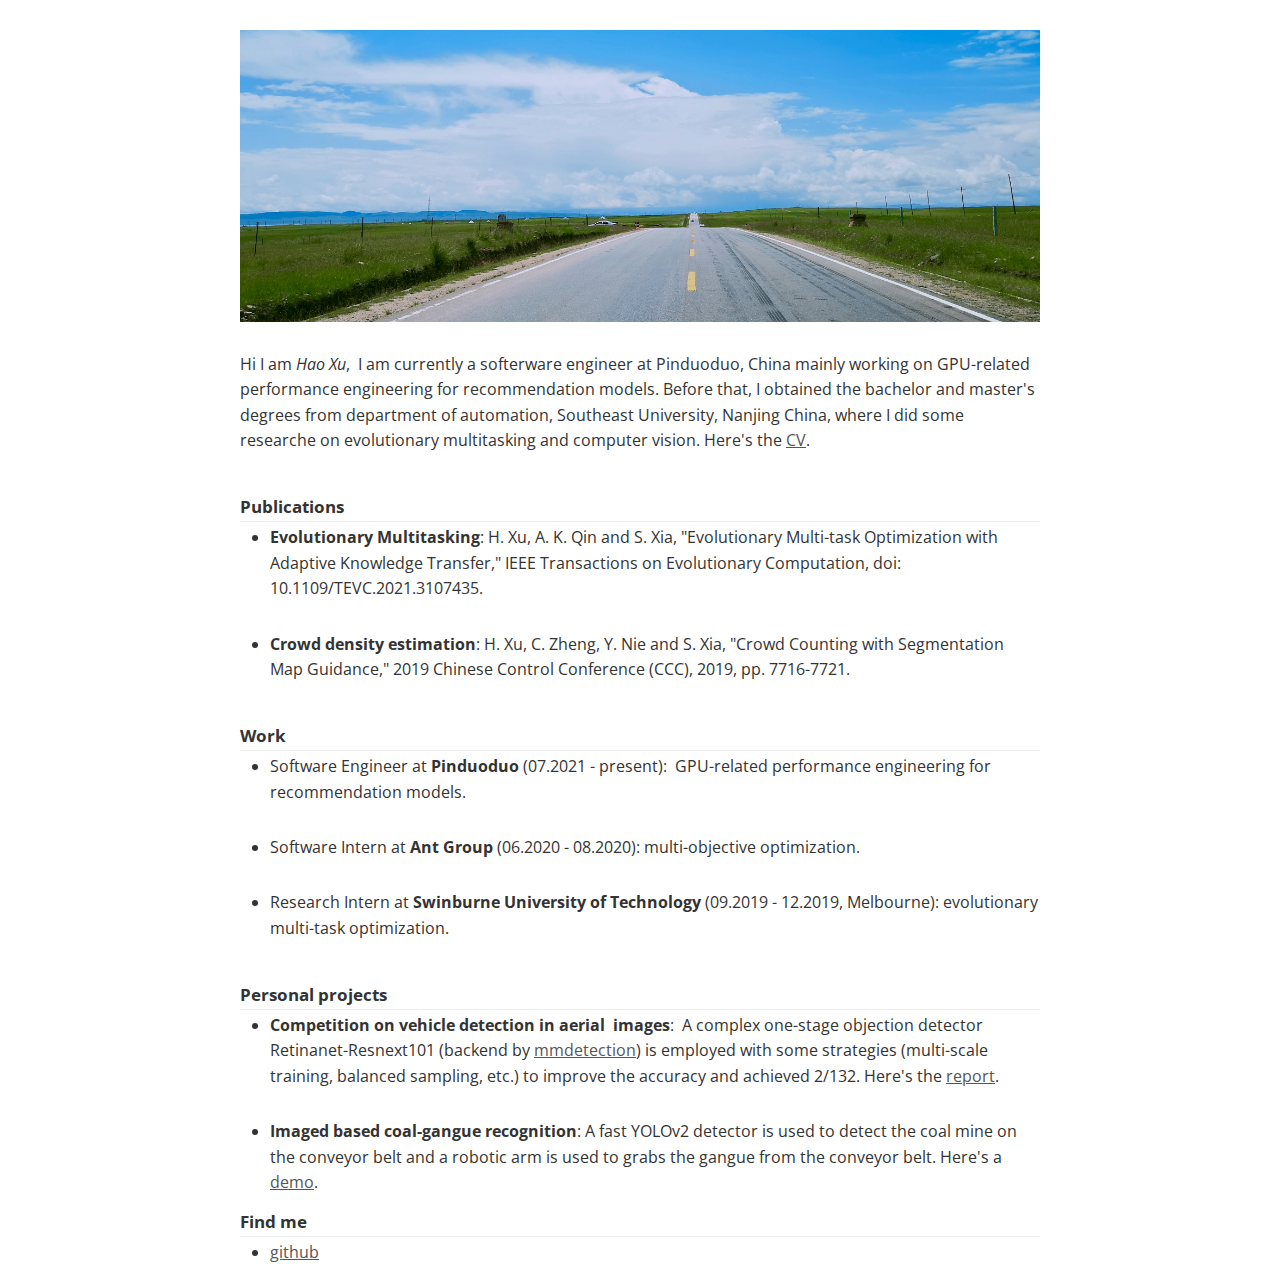
==== commit c250cf20: "publish" ====
--- a/index.html
+++ b/index.html
@@ -16,7 +16,7 @@
 .for-image #write { padding-left: 8px; padding-right: 8px; }
 body.typora-export { padding-left: 30px; padding-right: 30px; }
 .typora-export .footnote-line, .typora-export li, .typora-export p { white-space: pre-wrap; }
-@media screen and (max-width: 500px) { 
+@media screen and (max-width: 500px) {
   body.typora-export { padding-left: 0px; padding-right: 0px; }
   #write { padding-left: 20px; padding-right: 20px; }
   .CodeMirror-sizer { margin-left: 0px !important; }
@@ -43,7 +43,7 @@
 .hidden { display: none; }
 .md-blockmeta { color: rgb(204, 204, 204); font-weight: 700; font-style: italic; }
 a { cursor: pointer; }
-sup.md-footnote { padding: 2px 4px; background-color: rgba(238, 238, 238, 0.7); color: rgb(85, 85, 85); border-top-left-radius: 4px; border-top-right-radius: 4px; border-bottom-right-radius: 4px; border-bottom-left-radius: 4px; cursor: pointer; }
+sup.md-footnote { padding: 2px 4px; background-color: rgba(238, 238, 238, 0.7); color: rgb(85, 85, 85); border-radius: 4px; cursor: pointer; }
 sup.md-footnote a, sup.md-footnote a:hover { color: inherit; text-transform: inherit; text-decoration: inherit; }
 #write input[type="checkbox"] { cursor: pointer; width: inherit; height: inherit; }
 figure { overflow-x: auto; margin: 1.2em 0px; max-width: calc(100% + 16px); padding: 0px; }
@@ -81,10 +81,10 @@
 blockquote > :first-child, li > :first-child { margin-top: 0px; }
 .footnotes-area { color: rgb(136, 136, 136); margin-top: 0.714rem; padding-bottom: 0.143rem; white-space: normal; }
 #write .footnote-line { white-space: pre-wrap; }
-@media print { 
+@media print {
   body, html { border: 1px solid transparent; height: 99%; break-after: avoid; break-before: avoid; }
   #write { margin-top: 0px; padding-top: 0px; border-color: transparent !important; }
-  .typora-export * { -webkit-print-color-adjust: exact; }
+  .typora-export * { print-color-adjust: exact; }
   html.blink-to-pdf { font-size: 13px; }
   .typora-export #write { padding-left: 32px; padding-right: 32px; padding-bottom: 0px; break-after: avoid; }
   .typora-export #write::after { height: 0px; }
@@ -102,7 +102,7 @@
 .task-list-item.md-task-list-item { padding-left: 0px; }
 .md-task-list-item > input { position: absolute; top: 0px; left: 0px; margin-left: -1.2em; margin-top: calc(1em - 10px); border: none; }
 .math { font-size: 1rem; }
-.md-toc { min-height: 3.58rem; position: relative; font-size: 0.9rem; border-top-left-radius: 10px; border-top-right-radius: 10px; border-bottom-right-radius: 10px; border-bottom-left-radius: 10px; }
+.md-toc { min-height: 3.58rem; position: relative; font-size: 0.9rem; border-radius: 10px; }
 .md-toc-content { position: relative; margin-left: 0px; }
 .md-toc-content::after, .md-toc::after { display: none; }
 .md-toc-item { display: block; color: rgb(65, 131, 196); }
@@ -115,7 +115,7 @@
 .md-toc-h4 .md-toc-inner { margin-left: 6em; }
 .md-toc-h5 .md-toc-inner { margin-left: 8em; }
 .md-toc-h6 .md-toc-inner { margin-left: 10em; }
-@media screen and (max-width: 48em) { 
+@media screen and (max-width: 48em) {
   .md-toc-h3 .md-toc-inner { margin-left: 3.5em; }
   .md-toc-h4 .md-toc-inner { margin-left: 5em; }
   .md-toc-h5 .md-toc-inner { margin-left: 6.5em; }
@@ -126,7 +126,7 @@
 .md-attr { display: none; }
 .md-fn-count::after { content: "."; }
 code, pre, samp, tt { font-family: var(--monospace); }
-kbd { margin: 0px 0.1em; padding: 0.1em 0.6em; font-size: 0.8em; color: rgb(36, 39, 41); background-color: rgb(255, 255, 255); border: 1px solid rgb(173, 179, 185); border-top-left-radius: 3px; border-top-right-radius: 3px; border-bottom-right-radius: 3px; border-bottom-left-radius: 3px; box-shadow: rgba(12, 13, 14, 0.2) 0px 1px 0px, rgb(255, 255, 255) 0px 0px 0px 2px inset; white-space: nowrap; vertical-align: middle; }
+kbd { margin: 0px 0.1em; padding: 0.1em 0.6em; font-size: 0.8em; color: rgb(36, 39, 41); background-color: rgb(255, 255, 255); border: 1px solid rgb(173, 179, 185); border-radius: 3px; box-shadow: rgba(12, 13, 14, 0.2) 0px 1px 0px, rgb(255, 255, 255) 0px 0px 0px 2px inset; white-space: nowrap; vertical-align: middle; }
 .md-comment { color: rgb(162, 127, 3); opacity: 0.8; font-family: var(--monospace); }
 code { text-align: left; }
 a.md-print-anchor { white-space: pre !important; border: none !important; display: inline-block !important; position: absolute !important; width: 1px !important; right: 0px !important; outline: 0px !important; text-shadow: initial !important; background-position: 0px 0px !important; }
@@ -137,7 +137,7 @@
 .MathJax_SVG .MJX-monospace { font-family: var(--monospace); }
 .MathJax_SVG .MJX-sans-serif { font-family: sans-serif; }
 .MathJax_SVG { display: inline; font-style: normal; font-weight: 400; line-height: normal; zoom: 90%; text-indent: 0px; text-align: left; text-transform: none; letter-spacing: normal; word-spacing: normal; word-wrap: normal; white-space: nowrap; float: none; direction: ltr; max-width: none; max-height: none; min-width: 0px; min-height: 0px; border: 0px; padding: 0px; margin: 0px; }
-.MathJax_SVG * { transition: none; }
+.MathJax_SVG * { transition: none 0s ease 0s; }
 .MathJax_SVG_Display svg { vertical-align: middle !important; margin-bottom: 0px !important; margin-top: 0px !important; }
 .os-windows.monocolor-emoji .md-emoji { font-family: "Segoe UI Symbol", sans-serif; }
 .md-diagram-panel > svg { max-width: 100%; }
@@ -599,6 +599,6 @@
 </style>
 </head>
 <body class='typora-export' >
-<div  id='write'  class = 'is-mac'><p>&nbsp;</p><p><img src="images/bkgs/bkg-grass.jpeg" referrerpolicy="no-referrer"></p><p>&nbsp;</p><p><strong><span>Hao Xu</span></strong><span> obtained the bachelor&#39;s degree (2018) and master&#39;s degree (2021) from Southeast University, China. Now, He&#39;s working on recommender system (particulaly in GPU-related performance engineering) at Pinduoduo a large e-commerce company in China. His major research interests are in evolutionary computing, GPU computing, and machine learning. Here&#39;s the </span><a href='other/files/resume_haoxu.pdf'><span>resume</span></a><span>.</span></p><h2><a name="publications" class="md-header-anchor"></a><span>Publications</span></h2><ul><li><strong><span>Evolutionary Multitasking</span></strong><span>: H. Xu, A. K. Qin and S. Xia, &quot;Evolutionary Multi-task Optimization with Adaptive Knowledge Transfer,&quot; IEEE Transactions on Evolutionary Computation, doi: 10.1109/TEVC.2021.3107435.</span></li><li><strong><span>Crowd density estimation</span></strong><span>: H. Xu, C. Zheng, Y. Nie and S. Xia, &quot;Crowd Counting with Segmentation Map Guidance,&quot; 2019 Chinese Control Conference (CCC), 2019, pp. 7716-7721.</span></li></ul><h2><a name="work" class="md-header-anchor"></a><span>Work</span></h2><ul><li><span>Software Engineer at </span><strong><span>Pinduoduo</span></strong><span> (07.2021 - present): performance engineer on recommender system, particularly, in GPU-related performance engineering.</span></li><li><span>Software Intern at </span><strong><span>Ant Group </span></strong><span>(06.2020 - 08.2020): built a reuseble software framework for multi-objective optimization, algorithms including augmented e-constraint, weighted sum .  </span></li><li><span>Research Intern at </span><strong><span>Swinburne University of Technology</span></strong><span> (09.2019 - 12.2019, Melbourne, Au): evolutionary multi-task optimization.</span></li><li><span>Software Intern at </span><strong><span>Nanjing Fujitsu Nanda Software </span></strong><span> (03-2018 - 07-2018): participated in the development of a distributed file storage system.</span></li></ul><h2><a name="projects" class="md-header-anchor"></a><span>Projects</span></h2><ul><li><strong><span>Vehicle detection in aerial  images</span></strong><span>:  An AI competition.  A complex one-stage objection detector Retinanet-Resnext101 (backend by </span><a href='https://github.com/open-mmlab/mmdetection'><span>mmdetection</span></a><span>) is employed and several tricks (multi-scale training, balanced sampling, etc.) are included to improve the accuracy.  The second place out of 132 teams is finally achieved. Here&#39;s the </span><a href='other/files/aerial-vehicle-detection.pdf'><span>report</span></a><span>.</span></li><li><strong><span>Coal-gangue sorting system</span></strong><span>: A laboratory project. A software system is developed to automatically selecting the gangue from the raw coal mine on the conveyor belt. A fast YOLOv2 detector is used to detect the coal mine on the conveyor belt and a robotic arm is used to grabs the gangue from the conveyor belt. Here&#39;s a </span><a href='images/portfolio/coal-gan/demo.gif'><span>demo</span></a><span>.</span></li></ul><h2><a name="find-me" class="md-header-anchor"></a><span>Find me</span></h2><ul><li><a href='https://github.com/haoxuhao'><span>github</span></a></li></ul></div>
+<div  id='write'  class = 'is-mac'><p>&nbsp;</p><p><img src="images/bkgs/bkg-grass.jpeg" referrerpolicy="no-referrer"></p><p>&nbsp;</p><p><span>Hi I am </span><em><span>Hao Xu</span></em><span>,  I am currently a softerware engineer at Pinduoduo, China mainly working on GPU-related performance engineering for recommendation models. Before that, I obtained the bachelor and master&#39;s degrees from department of automation, Southeast University, Nanjing China, where I did some researche on evolutionary multitasking and computer vision. Here&#39;s the </span><a href='other/files/resume_haoxu.pdf'><span>CV</span></a><span>.</span></p><p>&nbsp;</p><h2><a name="publications" class="md-header-anchor"></a><span>Publications</span></h2><ul><li><p><strong><span>Evolutionary Multitasking</span></strong><span>: H. Xu, A. K. Qin and S. Xia, &quot;Evolutionary Multi-task Optimization with Adaptive Knowledge Transfer,&quot; IEEE Transactions on Evolutionary Computation, doi: 10.1109/TEVC.2021.3107435.</span></p><p>&nbsp;</p></li><li><p><strong><span>Crowd density estimation</span></strong><span>: H. Xu, C. Zheng, Y. Nie and S. Xia, &quot;Crowd Counting with Segmentation Map Guidance,&quot; 2019 Chinese Control Conference (CCC), 2019, pp. 7716-7721.</span></p><p>&nbsp;</p></li></ul><h2><a name="work" class="md-header-anchor"></a><span>Work</span></h2><ul><li><p><span>Software Engineer at </span><strong><span>Pinduoduo</span></strong><span> (07.2021 - present):  GPU-related performance engineering for recommendation models.</span></p><p>&nbsp;</p></li><li><p><span>Software Intern at </span><strong><span>Ant Group </span></strong><span>(06.2020 - 08.2020): multi-objective optimization. </span></p><p><span> </span></p></li><li><p><span>Research Intern at </span><strong><span>Swinburne University of Technology</span></strong><span> (09.2019 - 12.2019, Melbourne): evolutionary multi-task optimization.</span></p><p>&nbsp;</p></li></ul><h2><a name="personal-projects" class="md-header-anchor"></a><span>Personal projects</span></h2><ul><li><p><strong><span>Competition on vehicle detection in aerial  images</span></strong><span>:  A complex one-stage objection detector Retinanet-Resnext101 (backend by </span><a href='https://github.com/open-mmlab/mmdetection'><span>mmdetection</span></a><span>) is employed with some strategies (multi-scale training, balanced sampling, etc.) to improve the accuracy and achieved 2/132. Here&#39;s the </span><a href='other/files/aerial-vehicle-detection.pdf'><span>report</span></a><span>.</span></p><p>&nbsp;</p></li><li><p><strong><span>Imaged based coal-gangue recognition</span></strong><span>: A fast YOLOv2 detector is used to detect the coal mine on the conveyor belt and a robotic arm is used to grabs the gangue from the conveyor belt. Here&#39;s a </span><a href='images/portfolio/coal-gan/demo.gif'><span>demo</span></a><span>.</span></p></li></ul><h2><a name="find-me" class="md-header-anchor"></a><span>Find me</span></h2><ul><li><a href='https://github.com/haoxuhao'><span>github</span></a></li></ul></div>
 </body>
 </html>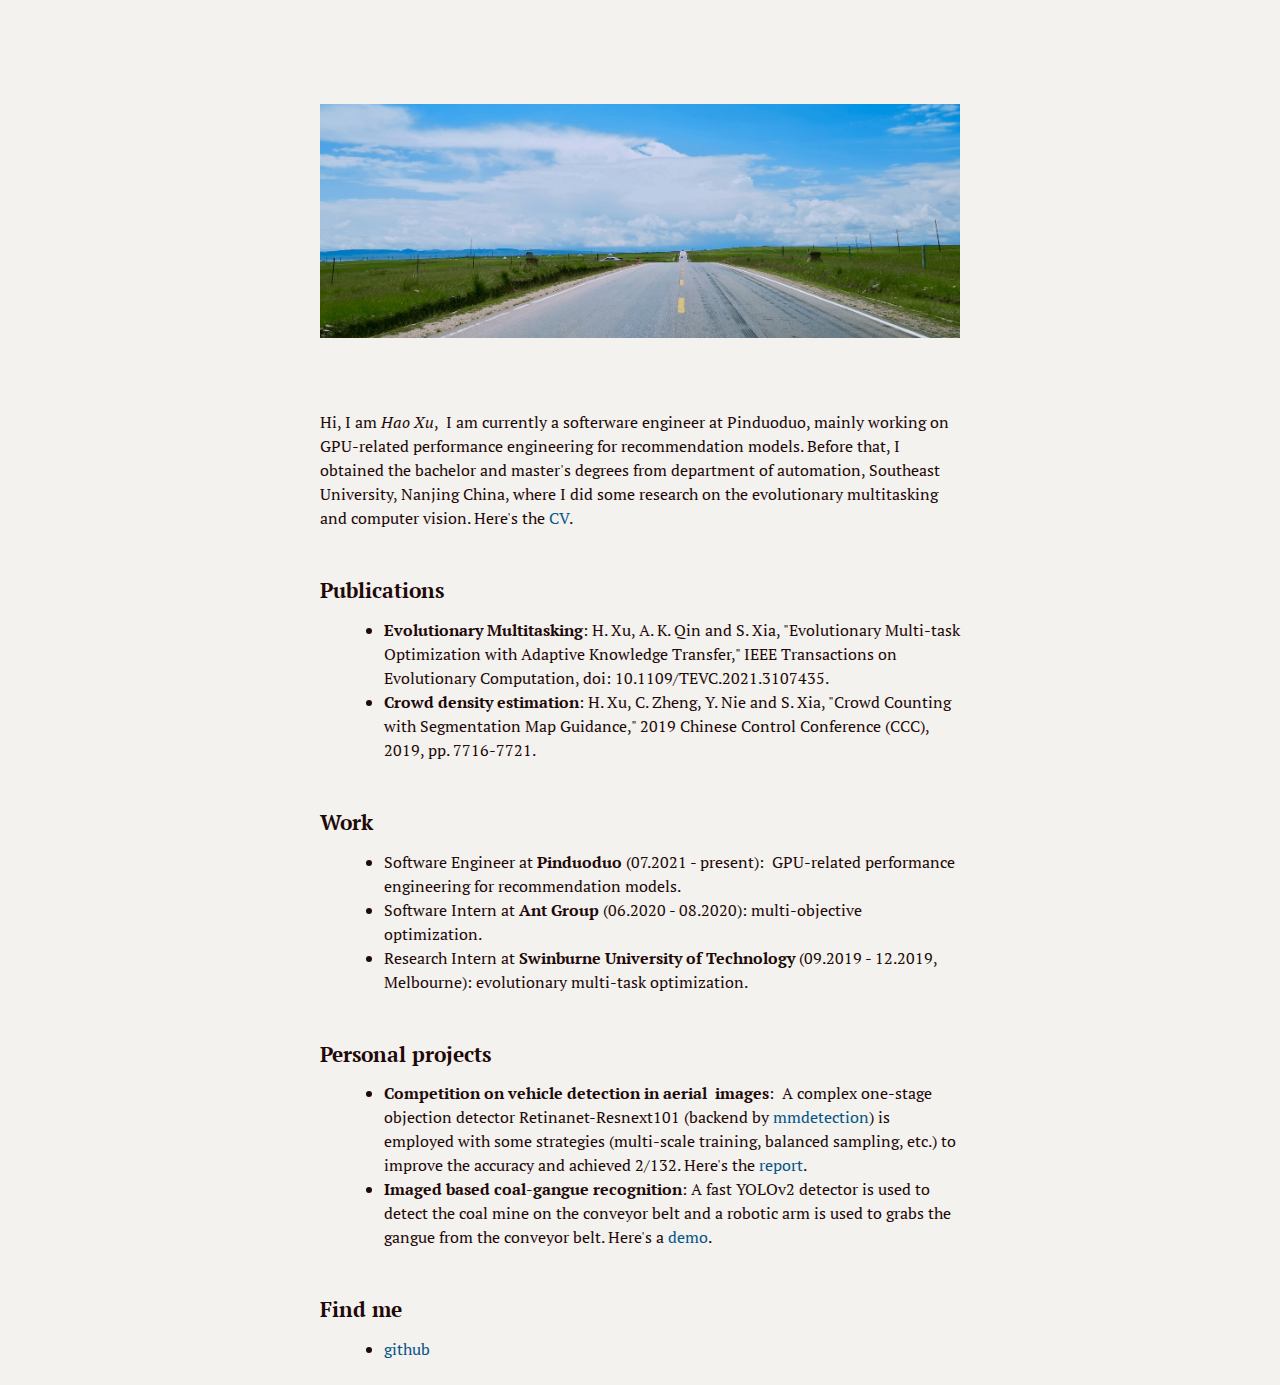
==== commit f0a0e140: "publish" ====
--- a/index.html
+++ b/index.html
@@ -2,7 +2,7 @@
 <html>
 <head>
 <meta charset='UTF-8'><meta name='viewport' content='width=device-width initial-scale=1'>
-<title>index</title><link href='https://fonts.loli.net/css?family=Open+Sans:400italic,700italic,700,400&subset=latin,latin-ext' rel='stylesheet' type='text/css' /><style type='text/css'>html {overflow-x: initial !important;}:root { --bg-color: #ffffff; --text-color: #333333; --select-text-bg-color: #B5D6FC; --select-text-font-color: auto; --monospace: "Lucida Console",Consolas,"Courier",monospace; }
+<title>index</title><link href='https://fonts.loli.net/css?family=PT+Serif:400,400italic,700,700italic&subset=latin,cyrillic-ext,cyrillic,latin-ext' rel='stylesheet' type='text/css' /><style type='text/css'>html {overflow-x: initial !important;}:root { --bg-color: #ffffff; --text-color: #333333; --select-text-bg-color: #B5D6FC; --select-text-font-color: auto; --monospace: "Lucida Console",Consolas,"Courier",monospace; }
 html { font-size: 14px; background-color: var(--bg-color); color: var(--text-color); font-family: "Helvetica Neue", Helvetica, Arial, sans-serif; -webkit-font-smoothing: antialiased; }
 body { margin: 0px; padding: 0px; height: auto; inset: 0px; font-size: 1rem; line-height: 1.42857143; overflow-x: hidden; background-image: inherit; background-size: inherit; background-attachment: inherit; background-origin: inherit; background-clip: inherit; background-color: inherit; tab-size: 4; background-position: inherit; background-repeat: inherit; }
 iframe { margin: auto; }
@@ -153,100 +153,93 @@
 mark .md-meta { color: rgb(0, 0, 0); opacity: 0.3 !important; }
 
 
-/* for resume  <-- */
+/* meyer reset -- http://meyerweb.com/eric/tools/css/reset/ , v2.0 | 20110126 | License: none (public domain) */
+
+@include-when-export url(https://fonts.loli.net/css?family=PT+Serif:400,400italic,700,700italic&subset=latin,cyrillic-ext,cyrillic,latin-ext);
+
+/* =========== */
+
+:root {
+	--active-file-bg-color: #dadada;
+	--active-file-bg-color: rgba(32, 43, 51, 0.63);
+	--active-file-text-color: white;
+	--bg-color: #f3f2ee;
+	--text-color: #1f0909;
+	--control-text-color: #444;
+	--rawblock-edit-panel-bd: #e5e5e5;
+
+	--select-text-bg-color: rgba(32, 43, 51, 0.63);
+  --select-text-font-color: white;
+}
+
+pre {
+	--select-text-bg-color: #36284e;
+	--select-text-font-color: #fff;
+}
+
+html {
+	font-size: 16px;
+}
+
+html, body {
+	background-color: #f3f2ee;
+	font-family: "PT Serif", 'Times New Roman', Times, serif;
+	color: #1f0909;
+	line-height: 1.5em;
+}
+
+/*#write {
+	overflow-x: auto;
+    max-width: initial;
+	padding-left: calc(50% - 17em);
+    padding-right: calc(50% - 17em);
+}
+
+@media (max-width: 36em) {
+ 	#write {
+ 		padding-left: 1em;
+    	padding-right: 1em;
+ 	}
+}*/
+
 #write {
-    padding-top: 0px !important;
-    padding-bottom: 20px !important;
-}
-
-content {
-    margin-top: 0px !important;
-    padding-top: 0px !important;
-}
-
-a {
-    color: #000;
-}
-
-h1,
-h2 {
-    border-bottom: 1px solid #eee !important;
-    margin-bottom: 3px !important;
-    padding-bottom: 3px !important;
-}
-.round_icon{
-    width: 34px;
-    height: 34px;
-    display: flex;
-    border-radius: 50%;
-    align-items: center;
-    justify-content: center;
-    overflow: hidden;
-}
-h2 img {
-    width: 16px !important;
-}
-
-h2 {
-    font-size: 17px !important;
-}
-
-p {
-    margin-bottom: 2px !important;
-    margin-top: 2px !important;
-}
-
+	max-width: 40em;
+}
+
+ol li {
+	list-style-type: decimal;
+	list-style-position: outside;
+}
+ul li {
+	list-style-type: disc;
+	list-style-position: outside;
+}
+
+ol,
 ul {
-    margin-top: 2px !important;
-    margin-bottom: 2px !important;
-}
-
-li p {
-    margin-bottom: 0px !important;
-}
-
-li.md-list-item {
-    line-height: 20px !important;
-}
-
-a {
-    color: #555 !important;
-}
-
-/* for resume --> */
-
-:root {
-    --side-bar-bg-color: #fafafa;
-    --control-text-color: #777;
-}
-
-@include-when-export url(https://fonts.loli.net/css?family=Open+Sans:400italic,700italic,700,400&subset=latin,latin-ext);
-
-html {
-    font-size: 16px;
-}
-
-body {
-    font-family: "Open Sans", "Clear Sans", "Helvetica Neue", Helvetica, Arial, sans-serif;
-    color: rgb(51, 51, 51);
-    line-height: 1.6;
-}
-
-#write {
-    max-width: 860px;
-    margin: 0 auto;
-    padding: 30px;
-    padding-bottom: 100px;
-}
-
-#write>ul:first-child,
-#write>ol:first-child {
-    margin-top: 30px;
-}
-
-a {
-    color: #4183C4;
-}
+	list-style: none;
+}
+
+blockquote,
+q {
+	quotes: none;
+}
+blockquote:before,
+blockquote:after,
+q:before,
+q:after {
+	content: '';
+	content: none;
+}
+table {
+	border-collapse: collapse;
+	border-spacing: 0;
+}
+/* styles */
+
+/* ====== */
+
+/* headings */
 
 h1,
 h2,
@@ -254,351 +247,483 @@
 h4,
 h5,
 h6 {
-    position: relative;
-    margin-top: 1rem;
-    margin-bottom: 1rem;
-    font-weight: bold;
-    line-height: 1.4;
-    cursor: text;
-}
-
-h1:hover a.anchor,
-h2:hover a.anchor,
-h3:hover a.anchor,
-h4:hover a.anchor,
-h5:hover a.anchor,
-h6:hover a.anchor {
-    text-decoration: none;
-}
-
-h1 tt,
-h1 code {
-    font-size: inherit;
-}
-
-h2 tt,
-h2 code {
-    font-size: inherit;
-}
-
-h3 tt,
-h3 code {
-    font-size: inherit;
-}
-
-h4 tt,
-h4 code {
-    font-size: inherit;
-}
-
-h5 tt,
-h5 code {
-    font-size: inherit;
-}
-
-h6 tt,
-h6 code {
-    font-size: inherit;
-}
-
+	font-weight: bold;
+}
 h1 {
-    padding-bottom: .3em;
-    font-size: 2.25em;
-    line-height: 1.2;
-    border-bottom: 1px solid #eee;
-}
-
-h2 {
-    padding-bottom: .3em;
-    font-size: 1.75em;
-    line-height: 1.225;
-    border-bottom: 1px solid #eee;
-}
-
+	font-size: 1.875em;
+	/*30 / 16*/
+	line-height: 1.6em;
+	/* 48 / 30*/
+	margin-top: 2em;
+}
+h2,
 h3 {
-    font-size: 1.5em;
-    line-height: 1.43;
-}
-
+	font-size: 1.3125em;
+	/*21 / 16*/
+	line-height: 1.15;
+	/*24 / 21*/
+	margin-top: 2.285714em;
+	/*48 / 21*/
+	margin-bottom: 1.15em;
+	/*24 / 21*/
+}
+h3 {
+	font-weight: normal;
+}
 h4 {
-    font-size: 1.25em;
-}
-
-h5 {
-    font-size: 1em;
-}
-
+	font-size: 1.125em;
+	/*18 / 16*/
+	margin-top: 2.67em;
+	/*48 / 18*/
+}
+h5,
 h6 {
-    font-size: 1em;
-    color: #777;
-}
+	font-size: 1em;
+	/*16*/
+}
+h1 {
+	border-bottom: 1px solid;
+	margin-bottom: 1.875em;
+	padding-bottom: 0.8125em;
+}
+/* links */
+
+a {
+	text-decoration: none;
+	color: #065588;
+}
+a:hover,
+a:active {
+	text-decoration: underline;
+}
+/* block spacing */
 
 p,
 blockquote,
-ul,
-ol,
-dl,
-table {
-    margin: 0.8em 0;
-}
-
-li>ol,
-li>ul {
-    margin: 0 0;
-}
-
-hr {
-    height: 2px;
-    padding: 0;
-    margin: 16px 0;
-    background-color: #e7e7e7;
-    border: 0 none;
-    overflow: hidden;
-    box-sizing: content-box;
-}
-
-li p.first {
-    display: inline-block;
-}
+.md-fences {
+	margin-bottom: 1.5em;
+}
+h1,
+h2,
+h3,
+h4,
+h5,
+h6 {
+	margin-bottom: 1.5em;
+}
+/* blockquote */
+
+blockquote {
+	font-style: italic;
+	border-left: 5px solid;
+	margin-left: 2em;
+	padding-left: 1em;
+}
+/* lists */
 
 ul,
 ol {
-    padding-left: 30px;
-}
-
-ul:first-child,
-ol:first-child {
-    margin-top: 0;
-}
-
-ul:last-child,
-ol:last-child {
-    margin-bottom: 0;
-}
-
-blockquote {
-    border-left: 4px solid #dfe2e5;
-    padding: 0 15px;
-    color: #777777;
-}
-
-blockquote blockquote {
-    padding-right: 0;
+	margin: 0 0 1.5em 1.5em;
+}
+/* tables */
+.md-meta,.md-before, .md-after {
+	color:#999;
 }
 
 table {
-    padding: 0;
-    word-break: initial;
-}
-
-table tr {
-    border-top: 1px solid #dfe2e5;
-    margin: 0;
-    padding: 0;
-}
-
-table tr:nth-child(2n),
-thead {
-    background-color: #f8f8f8;
-}
-
-table tr th {
-    font-weight: bold;
-    border: 1px solid #dfe2e5;
-    border-bottom: 0;
-    text-align: left;
-    margin: 0;
-    padding: 6px 13px;
-}
-
-table tr td {
-    border: 1px solid #dfe2e5;
-    text-align: left;
-    margin: 0;
-    padding: 6px 13px;
-}
-
-table tr th:first-child,
-table tr td:first-child {
-    margin-top: 0;
-}
-
-table tr th:last-child,
-table tr td:last-child {
-    margin-bottom: 0;
-}
-
-.CodeMirror-lines {
-    padding-left: 4px;
-}
-
-.code-tooltip {
-    box-shadow: 0 1px 1px 0 rgba(0, 28, 36, .3);
-    border-top: 1px solid #eef2f2;
-}
-
-.md-fences,
+	margin-bottom: 1.5em;
+	/*24 / 16*/
+	font-size: 1em;
+	/* width: 100%; */
+}
+thead th,
+tfoot th {
+	padding: .25em .25em .25em .4em;
+	text-transform: uppercase;
+}
+th {
+	text-align: left;
+}
+td {
+	vertical-align: top;
+	padding: .25em .25em .25em .4em;
+}
+
+code,
+.md-fences {
+	background-color: #dadada;
+}
+
+code {
+	padding-left: 2px;
+	padding-right: 2px;
+}
+
+.md-fences {
+	margin-left: 2em;
+	margin-bottom: 3em;
+	padding-left: 1ch;
+	padding-right: 1ch;
+}
+
+pre,
 code,
 tt {
-    border: 1px solid #e7eaed;
-    background-color: #f8f8f8;
-    border-radius: 3px;
-    padding: 0;
-    padding: 2px 4px 0px 4px;
-    font-size: 0.9em;
-}
-
-code {
-    background-color: #f3f4f4;
-    padding: 0 2px 0 2px;
-}
-
-.md-fences {
-    margin-bottom: 15px;
-    margin-top: 15px;
-    padding-top: 8px;
-    padding-bottom: 6px;
-}
-
+	font-size: .875em;
+	line-height: 1.714285em;
+}
+/* some fixes */
+
+h1 {
+	line-height: 1.3em;
+	font-weight: normal;
+	margin-bottom: 0.5em;
+}
+
+p + ul,
+p + ol{
+	margin-top: .5em;
+}
+
+h3 + ul,
+h4 + ul,
+h5 + ul,
+h6 + ul,
+h3 + ol,
+h4 + ol,
+h5 + ol,
+h6 + ol {
+	margin-top: .5em;
+}
+
+li > ul,
+li > ol {
+	margin-top: inherit;
+	margin-bottom: 0;
+}
+
+li ol>li {
+	list-style-type: lower-alpha;
+}
+
+li li ol>li{
+	list-style-type: lower-roman;
+}
+
+h2,
+h3 {
+	margin-bottom: .75em;
+}
+hr {
+	border-top: none;
+	border-right: none;
+	border-bottom: 1px solid;
+	border-left: none;
+}
+h1 {
+	border-color: #c5c5c5;
+}
+blockquote {
+	border-color: #bababa;
+	color: #656565;
+}
+
+blockquote ul,
+blockquote ol {
+	margin-left:0;
+}
+
+.ty-table-edit {
+	background-color: transparent;
+}
+thead {
+	background-color: #dadada;
+}
+tr:nth-child(even) {
+	background: #e8e7e7;
+}
+hr {
+	border-color: #c5c5c5;
+}
+.task-list{
+	padding-left: 1rem;
+}
+
+.md-task-list-item {
+	padding-left: 1.5rem;
+	list-style-type: none;
+}
+
+.md-task-list-item > input:before {
+	content: '\221A';
+	display: inline-block;
+	width: 1.25rem;
+  	height: 1.6rem;
+	vertical-align: middle;
+	text-align: center;
+	color: #ddd;
+	background-color: #F3F2EE;
+}
+
+.md-task-list-item > input:checked:before,
+.md-task-list-item > input[checked]:before{
+	color: inherit;
+}
+
+#write pre.md-meta-block {
+	min-height: 1.875rem;
+	color: #555;
+	border: 0px;
+	background: transparent;
+	margin-top: -4px;
+	margin-left: 1em;
+	margin-top: 1em;
+}
+
+.md-image>.md-meta {
+	color: #9B5146;
+}
+
+.md-image>.md-meta{
+	font-family: Menlo, 'Ubuntu Mono', Consolas, 'Courier New', 'Microsoft Yahei', 'Hiragino Sans GB', 'WenQuanYi Micro Hei', serif;
+}
+
+
+#write>h3.md-focus:before{
+	left: -1.5rem;
+	color:#999;
+	border-color:#999;
+}
+#write>h4.md-focus:before{
+	left: -1.5rem;
+	top: .25rem;
+	color:#999;
+	border-color:#999;
+}
+#write>h5.md-focus:before{
+	left: -1.5rem;
+	top: .0.3125rem;
+	color:#999;
+	border-color:#999;
+}
+#write>h6.md-focus:before{
+	left: -1.5rem;
+	top: 0.3125rem;
+	color:#999;
+	border-color:#999;
+}
+
+.md-toc:focus .md-toc-content{
+	margin-top: 19px;
+}
+
+.md-toc-content:empty:before{
+	color: #065588;
+}
+.md-toc-item {
+	color: #065588;
+}
+#write div.md-toc-tooltip {
+	background-color: #f3f2ee;
+}
+
+#typora-sidebar {
+	background-color: #f3f2ee;
+	-webkit-box-shadow: 0 6px 12px rgba(0, 0, 0, 0.375);
+  	box-shadow: 0 6px 12px rgba(0, 0, 0, 0.375);
+}
+
+.pin-outline #typora-sidebar {
+	background: inherit;
+	box-shadow: none;
+	border-right: 1px dashed;
+}
+
+.pin-outline #typora-sidebar:hover .outline-title-wrapper {
+	border-left:1px dashed;
+}
+
+.outline-item:hover {
+  background-color: #dadada;
+  border-left: 28px solid #dadada;
+  border-right: 18px solid #dadada;
+}
+
+.typora-node .outline-item:hover {
+  	border-right: 28px solid #dadada;
+}
+
+.outline-expander:before {
+  content: "\f0da";
+  font-family: FontAwesome;
+  font-size:14px;
+  top: 1px;
+}
+
+.outline-expander:hover:before,
+.outline-item-open>.outline-item>.outline-expander:before {
+  content: "\f0d7";
+}
+
+.modal-content {
+	background-color: #f3f2ee;
+}
+
+.auto-suggest-container ul li {
+	list-style-type: none;
+}
+
+/** UI for electron */
+
+.megamenu-menu,
+#top-titlebar, #top-titlebar *,
+.megamenu-content {
+	background: #f3f2ee;
+	color: #1f0909;
+}
+
+.megamenu-menu-header {
+	border-bottom: 1px dashed #202B33;
+}
+
+.megamenu-menu {
+	box-shadow: none;
+	border-right: 1px dashed;
+}
+
+header, .context-menu, .megamenu-content, footer {
+	font-family: "PT Serif", 'Times New Roman', Times, serif;
+    color: #1f0909;
+}
+
+#megamenu-back-btn {
+	color: #1f0909;
+	border-color: #1f0909;
+}
+
+.megamenu-menu-header #megamenu-menu-header-title:before {
+	color: #1f0909;
+}
+
+.megamenu-menu-list li a:hover, .megamenu-menu-list li a.active {
+	color: inherit;
+	background-color: #e8e7df;
+}
+
+.long-btn:hover {
+	background-color: #e8e7df;
+}
+
+#recent-file-panel tbody tr:nth-child(2n-1) {
+    background-color: transparent !important;
+}
+
+.megamenu-menu-panel tbody tr:hover td:nth-child(2) {
+    color: inherit;
+}
+
+.megamenu-menu-panel .btn {
+	background-color: #D2D1D1;
+}
+
+.btn-default {
+	background-color: transparent;
+}
+
+.typora-sourceview-on #toggle-sourceview-btn,
+.ty-show-word-count #footer-word-count {
+	background: #c7c5c5;
+}
+
+#typora-quick-open {
+    background-color: inherit;
+}
+
+.md-diagram-panel {
+	margin-top: 8px;
+}
+
+.file-list-item-file-name {
+	font-weight: initial;
+}
+
+.file-list-item-summary {
+	opacity: 1;
+}
+
+.file-list-item {
+	color: #777;
+}
+
+.file-list-item.active {
+	background-color: inherit;
+	color: black;
+}
+
+.ty-side-sort-btn.active {
+	background-color: inherit;
+}
+
+.file-list-item.active .file-list-item-file-name  {
+	font-weight: bold;
+}
+
+.file-list-item{
+    opacity:1 !important;
+}
+
+.file-library-node.active>.file-node-background{
+	background-color: rgba(32, 43, 51, 0.63);
+	background-color: var(--active-file-bg-color);
+}
+
+.file-tree-node.active>.file-node-content{
+	color: white;
+	color: var(--active-file-text-color);
+}
 
 .md-task-list-item>input {
-    margin-left: -1.3em;
-}
-
-@media print {
-    html {
-        font-size: 13px;
-    }
-
-    table,
-    pre {
-        page-break-inside: avoid;
-    }
-
-    pre {
-        word-wrap: break-word;
-    }
-}
-
-.md-fences {
-    background-color: #f8f8f8;
-}
-
-#write pre.md-meta-block {
-    padding: 1rem;
-    font-size: 85%;
-    line-height: 1.45;
-    background-color: #f7f7f7;
-    border: 0;
-    border-radius: 3px;
-    color: #777777;
-    margin-top: 0 !important;
-}
-
-.mathjax-block>.code-tooltip {
-    bottom: .375rem;
-}
-
-.md-mathjax-midline {
-    background: #fafafa;
-}
-
-#write>h3.md-focus:before {
-    left: -1.5625rem;
-    top: .375rem;
-}
-
-#write>h4.md-focus:before {
-    left: -1.5625rem;
-    top: .285714286rem;
-}
-
-#write>h5.md-focus:before {
-    left: -1.5625rem;
-    top: .285714286rem;
-}
-
-#write>h6.md-focus:before {
-    left: -1.5625rem;
-    top: .285714286rem;
-}
-
-.md-image>.md-meta {
-    /*border: 1px solid #ddd;*/
-    border-radius: 3px;
-    padding: 2px 0px 0px 4px;
-    font-size: 0.9em;
-    color: inherit;
-}
-
-.md-tag {
-    color: #a7a7a7;
-    opacity: 1;
-}
-
-.md-toc {
-    margin-top: 20px;
-    padding-bottom: 20px;
-}
-
-.sidebar-tabs {
-    border-bottom: none;
-}
-
-#typora-quick-open {
-    border: 1px solid #ddd;
-    background-color: #f8f8f8;
-}
-
-#typora-quick-open-item {
-    background-color: #FAFAFA;
-    border-color: #FEFEFE #e5e5e5 #e5e5e5 #eee;
-    border-style: solid;
-    border-width: 1px;
-}
-
-/** focus mode */
-.on-focus-mode blockquote {
-    border-left-color: rgba(85, 85, 85, 0.12);
-}
-
-header,
-.context-menu,
-.megamenu-content,
-footer {
-    font-family: "Segoe UI", "Arial", sans-serif;
-}
-
-.file-node-content:hover .file-node-icon,
-.file-node-content:hover .file-node-open-state {
-    visibility: visible;
-}
-
-.mac-seamless-mode #typora-sidebar {
-    background-color: #fafafa;
-    background-color: var(--side-bar-bg-color);
-}
-
-.md-lang {
-    color: #b4654d;
-}
-
-.html-for-mac .context-menu {
-    --item-hover-bg-color: #E6F0FE;
-}
-
-#md-notification .btn {
-    border: 0;
+	margin-left: -1.7em;
+	margin-top: calc(1rem - 12px);
+}
+
+input {
+	border: 1px solid #aaa;
+}
+
+.megamenu-menu-header #megamenu-menu-header-title,
+.megamenu-menu-header:hover, 
+.megamenu-menu-header:focus {
+	color: inherit;
 }
 
 .dropdown-menu .divider {
-    border-color: #e5e5e5;
+	border-color: #e5e5e5;
+}
+
+/* https://github.com/typora/typora-issues/issues/2046 */
+.os-windows-7 strong,
+.os-windows-7 strong  {
+	font-weight: 760;
+}
+
+.ty-preferences .btn-default {
+	background: transparent;
+}
+
+.ty-preferences .window-header {
+	border-bottom: 1px dashed #202B33;
+	box-shadow: none;
+}
+
+#sidebar-loading-template, #sidebar-loading-template.file-list-item {
+	color: #777;
 }
 
 
 </style>
 </head>
 <body class='typora-export' >
-<div  id='write'  class = 'is-mac'><p>&nbsp;</p><p><img src="images/bkgs/bkg-grass.jpeg" referrerpolicy="no-referrer"></p><p>&nbsp;</p><p><span>Hi I am </span><em><span>Hao Xu</span></em><span>,  I am currently a softerware engineer at Pinduoduo, China mainly working on GPU-related performance engineering for recommendation models. Before that, I obtained the bachelor and master&#39;s degrees from department of automation, Southeast University, Nanjing China, where I did some researche on evolutionary multitasking and computer vision. Here&#39;s the </span><a href='other/files/resume_haoxu.pdf'><span>CV</span></a><span>.</span></p><p>&nbsp;</p><h2><a name="publications" class="md-header-anchor"></a><span>Publications</span></h2><ul><li><p><strong><span>Evolutionary Multitasking</span></strong><span>: H. Xu, A. K. Qin and S. Xia, &quot;Evolutionary Multi-task Optimization with Adaptive Knowledge Transfer,&quot; IEEE Transactions on Evolutionary Computation, doi: 10.1109/TEVC.2021.3107435.</span></p><p>&nbsp;</p></li><li><p><strong><span>Crowd density estimation</span></strong><span>: H. Xu, C. Zheng, Y. Nie and S. Xia, &quot;Crowd Counting with Segmentation Map Guidance,&quot; 2019 Chinese Control Conference (CCC), 2019, pp. 7716-7721.</span></p><p>&nbsp;</p></li></ul><h2><a name="work" class="md-header-anchor"></a><span>Work</span></h2><ul><li><p><span>Software Engineer at </span><strong><span>Pinduoduo</span></strong><span> (07.2021 - present):  GPU-related performance engineering for recommendation models.</span></p><p>&nbsp;</p></li><li><p><span>Software Intern at </span><strong><span>Ant Group </span></strong><span>(06.2020 - 08.2020): multi-objective optimization. </span></p><p><span> </span></p></li><li><p><span>Research Intern at </span><strong><span>Swinburne University of Technology</span></strong><span> (09.2019 - 12.2019, Melbourne): evolutionary multi-task optimization.</span></p><p>&nbsp;</p></li></ul><h2><a name="personal-projects" class="md-header-anchor"></a><span>Personal projects</span></h2><ul><li><p><strong><span>Competition on vehicle detection in aerial  images</span></strong><span>:  A complex one-stage objection detector Retinanet-Resnext101 (backend by </span><a href='https://github.com/open-mmlab/mmdetection'><span>mmdetection</span></a><span>) is employed with some strategies (multi-scale training, balanced sampling, etc.) to improve the accuracy and achieved 2/132. Here&#39;s the </span><a href='other/files/aerial-vehicle-detection.pdf'><span>report</span></a><span>.</span></p><p>&nbsp;</p></li><li><p><strong><span>Imaged based coal-gangue recognition</span></strong><span>: A fast YOLOv2 detector is used to detect the coal mine on the conveyor belt and a robotic arm is used to grabs the gangue from the conveyor belt. Here&#39;s a </span><a href='images/portfolio/coal-gan/demo.gif'><span>demo</span></a><span>.</span></p></li></ul><h2><a name="find-me" class="md-header-anchor"></a><span>Find me</span></h2><ul><li><a href='https://github.com/haoxuhao'><span>github</span></a></li></ul></div>
+<div  id='write'  class = 'is-mac'><p>&nbsp;</p><p><img src="images/bkgs/bkg-grass.jpeg" referrerpolicy="no-referrer"></p><p>&nbsp;</p><p><span>Hi, I am </span><em><span>Hao Xu</span></em><span>,  I am currently a softerware engineer at Pinduoduo, mainly working on GPU-related performance engineering for recommendation models. Before that, I obtained the bachelor and master&#39;s degrees from department of automation, Southeast University, Nanjing China, where I did some research on the evolutionary multitasking and computer vision. Here&#39;s the </span><a href='other/files/cv.pdf'><span>CV</span></a><span>.</span></p><h2><a name="publications" class="md-header-anchor"></a><span>Publications</span></h2><ul><li><strong><span>Evolutionary Multitasking</span></strong><span>: H. Xu, A. K. Qin and S. Xia, &quot;Evolutionary Multi-task Optimization with Adaptive Knowledge Transfer,&quot; IEEE Transactions on Evolutionary Computation, doi: 10.1109/TEVC.2021.3107435.</span></li><li><strong><span>Crowd density estimation</span></strong><span>: H. Xu, C. Zheng, Y. Nie and S. Xia, &quot;Crowd Counting with Segmentation Map Guidance,&quot; 2019 Chinese Control Conference (CCC), 2019, pp. 7716-7721.</span></li></ul><h2><a name="work" class="md-header-anchor"></a><span>Work</span></h2><ul><li><span>Software Engineer at </span><strong><span>Pinduoduo</span></strong><span> (07.2021 - present):  GPU-related performance engineering for recommendation models.</span></li><li><span>Software Intern at </span><strong><span>Ant Group </span></strong><span>(06.2020 - 08.2020): multi-objective optimization. </span></li><li><span>Research Intern at </span><strong><span>Swinburne University of Technology</span></strong><span> (09.2019 - 12.2019, Melbourne): evolutionary multi-task optimization.</span></li></ul><h2><a name="personal-projects" class="md-header-anchor"></a><span>Personal projects</span></h2><ul><li><strong><span>Competition on vehicle detection in aerial  images</span></strong><span>:  A complex one-stage objection detector Retinanet-Resnext101 (backend by </span><a href='https://github.com/open-mmlab/mmdetection'><span>mmdetection</span></a><span>) is employed with some strategies (multi-scale training, balanced sampling, etc.) to improve the accuracy and achieved 2/132. Here&#39;s the </span><a href='other/files/aerial-vehicle-detection.pdf'><span>report</span></a><span>.</span></li><li><strong><span>Imaged based coal-gangue recognition</span></strong><span>: A fast YOLOv2 detector is used to detect the coal mine on the conveyor belt and a robotic arm is used to grabs the gangue from the conveyor belt. Here&#39;s a </span><a href='images/portfolio/coal-gan/demo.gif'><span>demo</span></a><span>.</span></li></ul><h2><a name="find-me" class="md-header-anchor"></a><span>Find me</span></h2><ul><li><a href='https://github.com/haoxuhao'><span>github</span></a></li></ul></div>
 </body>
 </html>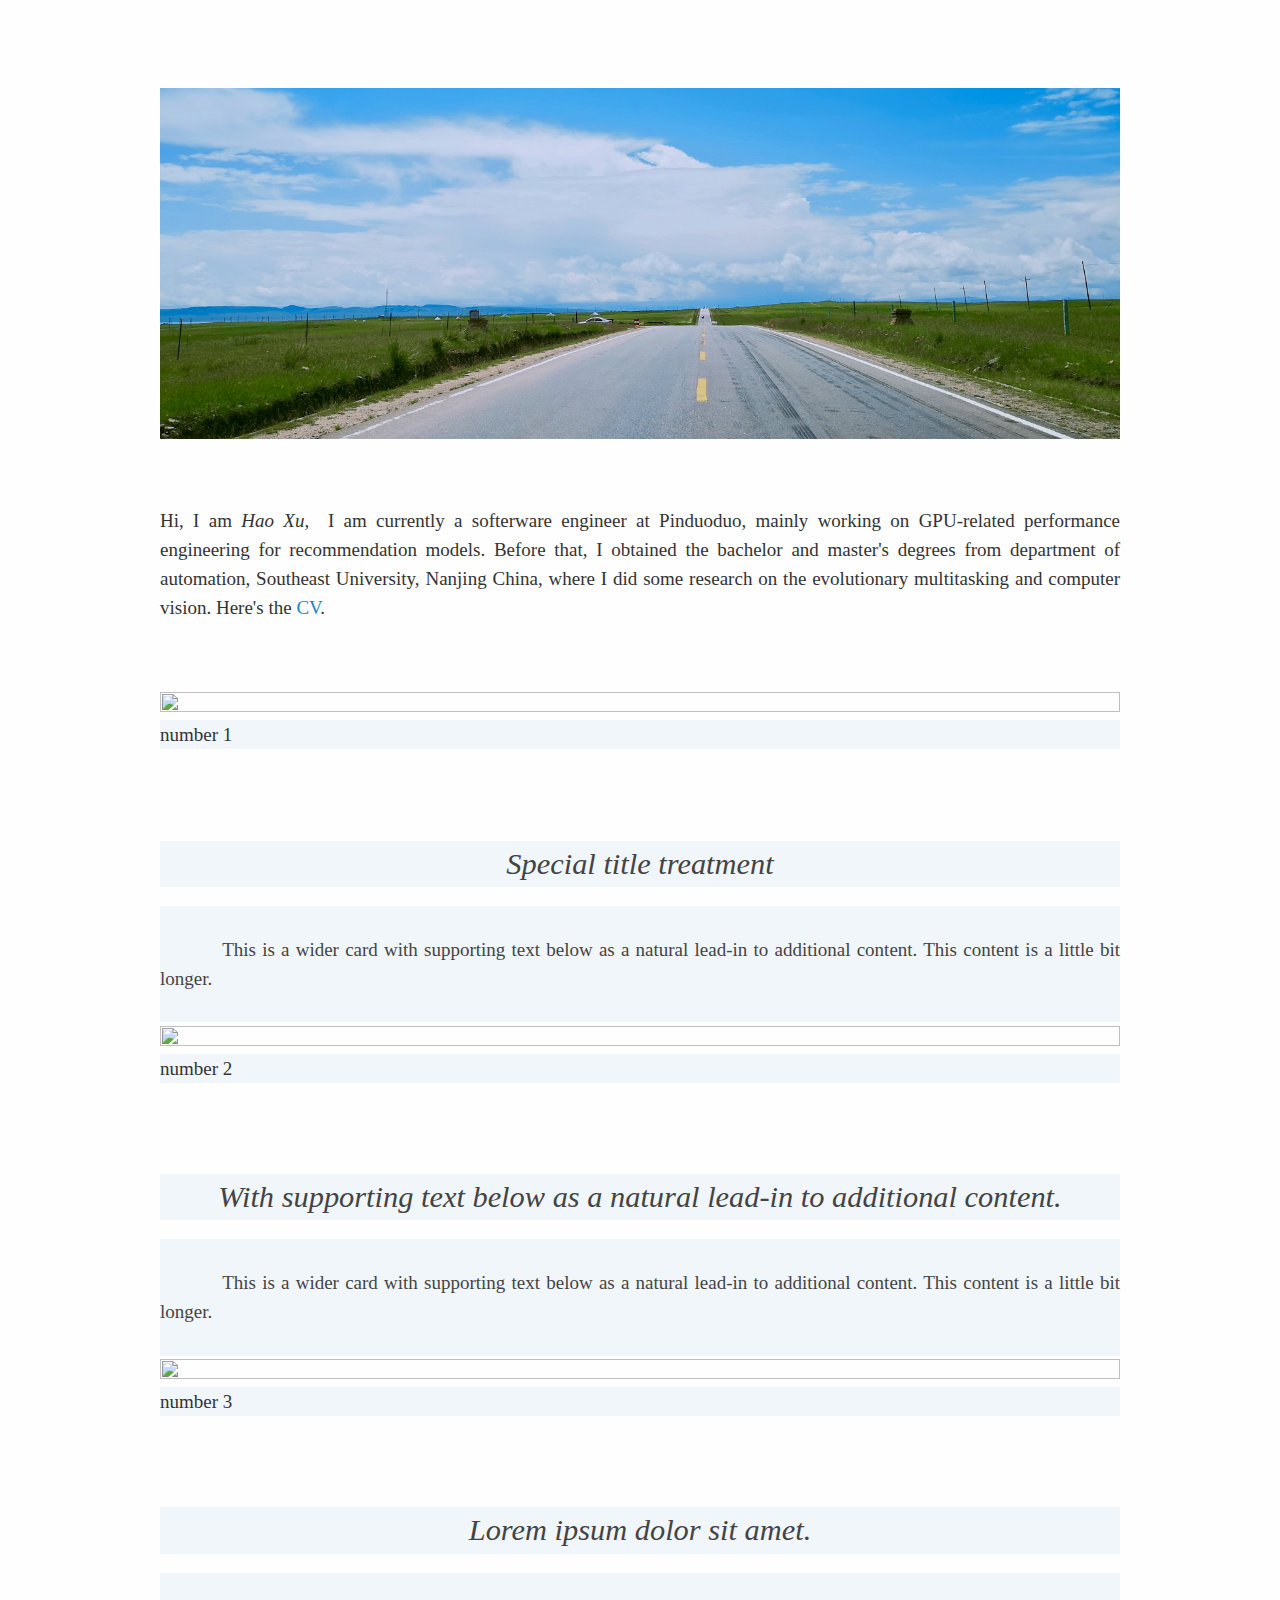
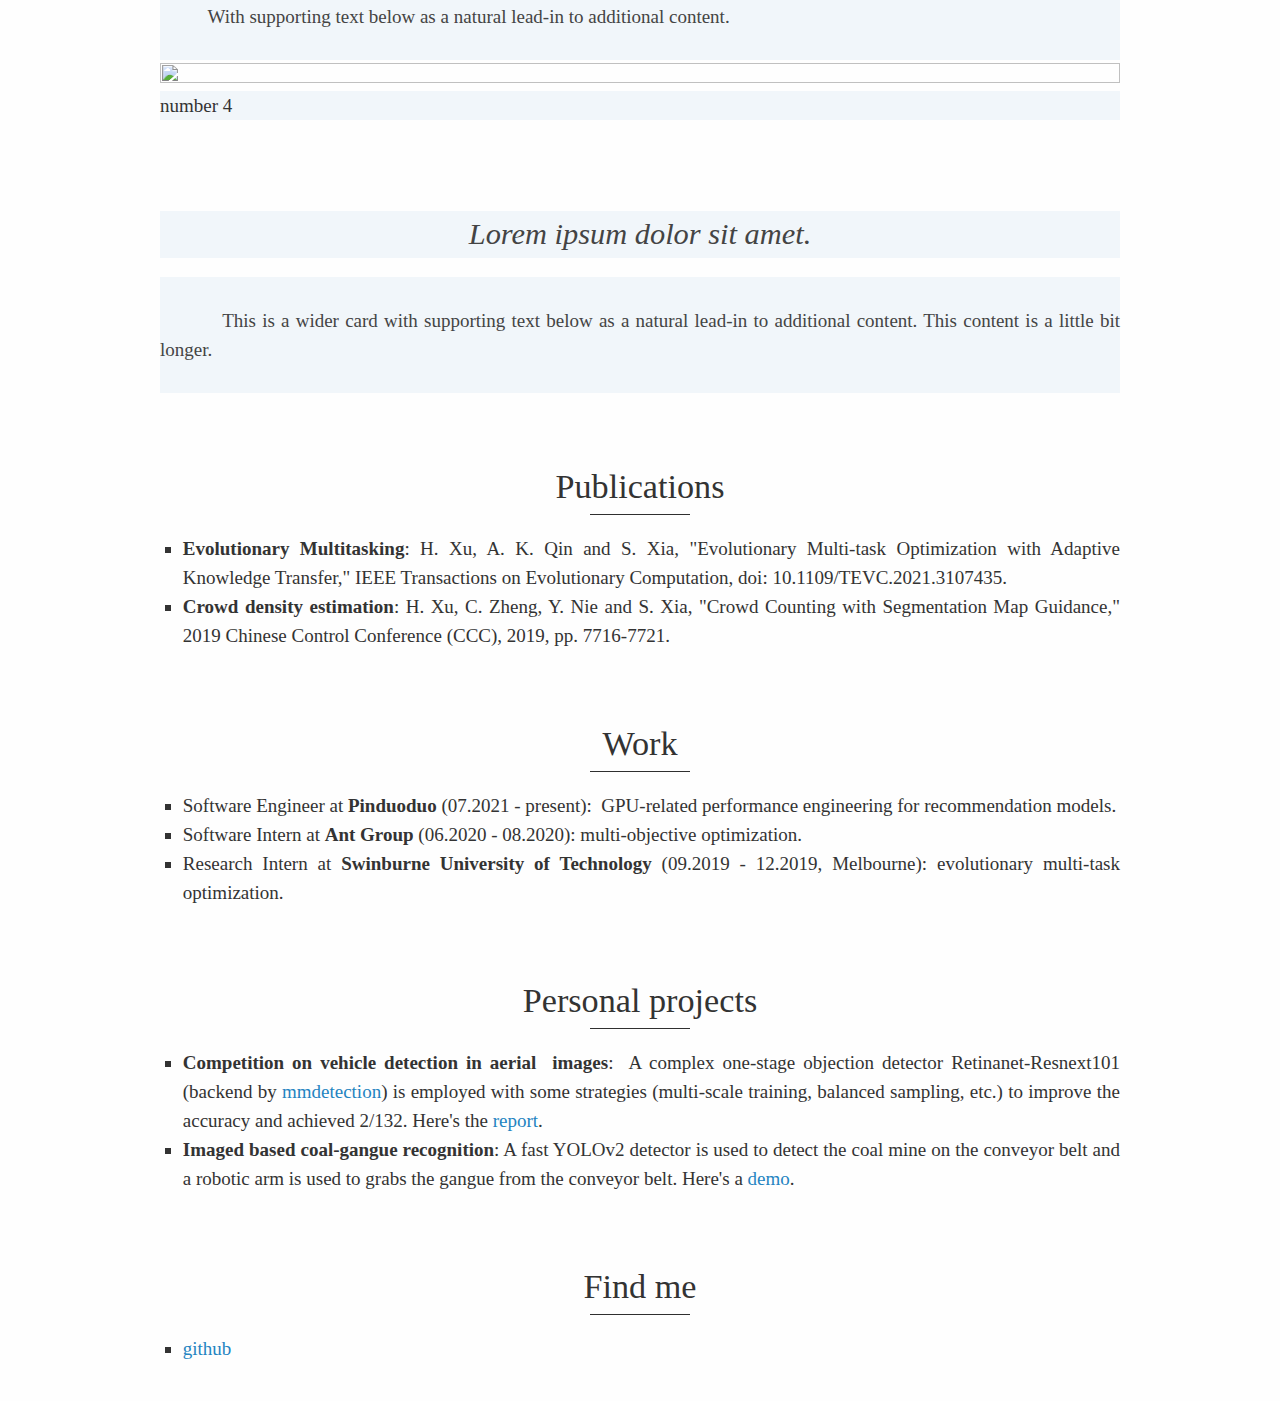
==== commit 4516625d: "publish" ====
--- a/index.html
+++ b/index.html
@@ -2,7 +2,7 @@
 <html>
 <head>
 <meta charset='UTF-8'><meta name='viewport' content='width=device-width initial-scale=1'>
-<title>index</title><link href='https://fonts.loli.net/css?family=PT+Serif:400,400italic,700,700italic&subset=latin,cyrillic-ext,cyrillic,latin-ext' rel='stylesheet' type='text/css' /><style type='text/css'>html {overflow-x: initial !important;}:root { --bg-color: #ffffff; --text-color: #333333; --select-text-bg-color: #B5D6FC; --select-text-font-color: auto; --monospace: "Lucida Console",Consolas,"Courier",monospace; }
+<title>index</title><style type='text/css'>html {overflow-x: initial !important;}:root { --bg-color: #ffffff; --text-color: #333333; --select-text-bg-color: #B5D6FC; --select-text-font-color: auto; --monospace: "Lucida Console",Consolas,"Courier",monospace; }
 html { font-size: 14px; background-color: var(--bg-color); color: var(--text-color); font-family: "Helvetica Neue", Helvetica, Arial, sans-serif; -webkit-font-smoothing: antialiased; }
 body { margin: 0px; padding: 0px; height: auto; inset: 0px; font-size: 1rem; line-height: 1.42857143; overflow-x: hidden; background-image: inherit; background-size: inherit; background-attachment: inherit; background-origin: inherit; background-clip: inherit; background-color: inherit; tab-size: 4; background-position: inherit; background-repeat: inherit; }
 iframe { margin: auto; }
@@ -153,577 +153,381 @@
 mark .md-meta { color: rgb(0, 0, 0); opacity: 0.3 !important; }
 
 
-/* meyer reset -- http://meyerweb.com/eric/tools/css/reset/ , v2.0 | 20110126 | License: none (public domain) */
-
-@include-when-export url(https://fonts.loli.net/css?family=PT+Serif:400,400italic,700,700italic&subset=latin,cyrillic-ext,cyrillic,latin-ext);
-
-/* =========== */
-
-:root {
-	--active-file-bg-color: #dadada;
-	--active-file-bg-color: rgba(32, 43, 51, 0.63);
-	--active-file-text-color: white;
-	--bg-color: #f3f2ee;
-	--text-color: #1f0909;
-	--control-text-color: #444;
-	--rawblock-edit-panel-bd: #e5e5e5;
-
-	--select-text-bg-color: rgba(32, 43, 51, 0.63);
-  --select-text-font-color: white;
-}
-
-pre {
-	--select-text-bg-color: #36284e;
-	--select-text-font-color: #fff;
-}
-
 html {
-	font-size: 16px;
+	font-size: 19px;
 }
 
 html, body {
-	background-color: #f3f2ee;
-	font-family: "PT Serif", 'Times New Roman', Times, serif;
-	color: #1f0909;
-	line-height: 1.5em;
-}
-
-/*#write {
-	overflow-x: auto;
-    max-width: initial;
-	padding-left: calc(50% - 17em);
-    padding-right: calc(50% - 17em);
-}
-
-@media (max-width: 36em) {
- 	#write {
- 		padding-left: 1em;
-    	padding-right: 1em;
- 	}
-}*/
-
+	margin: auto;
+	background: #fefefe;
+}
+body {
+	font-family: "Vollkorn", Palatino, Times;
+	color: #333;
+	line-height: 1.4;
+	text-align: justify;
+}
 #write {
-	max-width: 40em;
-}
-
-ol li {
-	list-style-type: decimal;
-	list-style-position: outside;
-}
-ul li {
-	list-style-type: disc;
-	list-style-position: outside;
-}
-
-ol,
-ul {
-	list-style: none;
-}
-
-blockquote,
-q {
-	quotes: none;
-}
-blockquote:before,
-blockquote:after,
-q:before,
-q:after {
-	content: '';
-	content: none;
-}
-table {
-	border-collapse: collapse;
-	border-spacing: 0;
-}
-/* styles */
-
-/* ====== */
-
-/* headings */
-
-h1,
-h2,
-h3,
-h4,
-h5,
-h6 {
-	font-weight: bold;
-}
+	max-width: 960px;
+	margin: 0 auto;
+	margin-bottom: 2em;
+	line-height: 1.53;
+	padding-top: 40px;
+}
+
+/* Typography
+-------------------------------------------------------- */
+
+#write>h1:first-child,
 h1 {
-	font-size: 1.875em;
-	/*30 / 16*/
-	line-height: 1.6em;
-	/* 48 / 30*/
-	margin-top: 2em;
-}
-h2,
-h3 {
-	font-size: 1.3125em;
-	/*21 / 16*/
-	line-height: 1.15;
-	/*24 / 21*/
-	margin-top: 2.285714em;
-	/*48 / 21*/
-	margin-bottom: 1.15em;
-	/*24 / 21*/
-}
+	margin-top: 1.6em;
+	font-weight: normal;
+}
+
+h1 {
+	font-size:3em;
+}
+
+h2 {
+	margin-top:2em;
+	font-weight: normal;
+}
+
 h3 {
 	font-weight: normal;
-}
-h4 {
-	font-size: 1.125em;
-	/*18 / 16*/
-	margin-top: 2.67em;
-	/*48 / 18*/
-}
-h5,
-h6 {
-	font-size: 1em;
-	/*16*/
-}
-h1 {
-	border-bottom: 1px solid;
-	margin-bottom: 1.875em;
-	padding-bottom: 0.8125em;
-}
-/* links */
+	font-style: italic;
+	margin-top: 3em;
+}
+
+h1, 
+h2, 
+h3{
+	text-align: center;
+}
+
+h2:after{
+	border-bottom: 1px solid #2f2f2f;
+    content: '';
+    width: 100px;
+    display: block;
+    margin: 0 auto;
+    height: 1px;
+}
+
+h1+h2, h2+h3 {
+	margin-top: 0.83em;
+}
+
+p,
+.mathjax-block {
+	margin-top: 0;
+	-webkit-hypens: auto;
+	-moz-hypens: auto;
+	hyphens: auto;
+}
+ul {
+	list-style: square;
+	padding-left: 1.2em;
+}
+ol {
+	padding-left: 1.2em;
+}
+blockquote {
+	margin-left: 1em;
+	padding-left: 1em;
+	border-left: 1px solid #ddd;
+}
+code,
+pre {
+	font-family: "Consolas", "Menlo", "Monaco", monospace, serif;
+	font-size: .9em;
+	background: white;
+}
+.md-fences{
+	margin-left: 1em;
+	padding-left: 1em;
+	border: 1px solid #ddd;
+	padding-bottom: 8px;
+	padding-top: 6px;
+	margin-bottom: 1.5em;
+}
 
 a {
+	color: #2484c1;
 	text-decoration: none;
-	color: #065588;
-}
-a:hover,
-a:active {
+}
+a:hover {
 	text-decoration: underline;
 }
-/* block spacing */
-
-p,
-blockquote,
-.md-fences {
-	margin-bottom: 1.5em;
-}
-h1,
-h2,
-h3,
-h4,
-h5,
-h6 {
-	margin-bottom: 1.5em;
-}
-/* blockquote */
-
-blockquote {
-	font-style: italic;
-	border-left: 5px solid;
-	margin-left: 2em;
-	padding-left: 1em;
-}
-/* lists */
-
-ul,
-ol {
-	margin: 0 0 1.5em 1.5em;
-}
-/* tables */
-.md-meta,.md-before, .md-after {
-	color:#999;
-}
-
+a img {
+	border: none;
+}
+h1 a,
+h1 a:hover {
+	color: #333;
+	text-decoration: none;
+}
+hr {
+	color: #ddd;
+	height: 1px;
+	margin: 2em 0;
+	border-top: solid 1px #ddd;
+	border-bottom: none;
+	border-left: 0;
+	border-right: 0;
+}
+.ty-table-edit {
+	background: #ededed;
+    padding-top: 4px;
+}
 table {
-	margin-bottom: 1.5em;
-	/*24 / 16*/
-	font-size: 1em;
-	/* width: 100%; */
-}
-thead th,
-tfoot th {
-	padding: .25em .25em .25em .4em;
-	text-transform: uppercase;
-}
-th {
-	text-align: left;
-}
-td {
+	margin-bottom: 1.333333rem
+}
+table th,
+table td {
+	padding: 8px;
+	line-height: 1.333333rem;
 	vertical-align: top;
-	padding: .25em .25em .25em .4em;
-}
-
-code,
-.md-fences {
-	background-color: #dadada;
-}
-
-code {
-	padding-left: 2px;
-	padding-right: 2px;
-}
-
-.md-fences {
-	margin-left: 2em;
-	margin-bottom: 3em;
-	padding-left: 1ch;
-	padding-right: 1ch;
-}
-
-pre,
-code,
-tt {
-	font-size: .875em;
-	line-height: 1.714285em;
-}
-/* some fixes */
-
-h1 {
-	line-height: 1.3em;
-	font-weight: normal;
-	margin-bottom: 0.5em;
-}
-
-p + ul,
-p + ol{
-	margin-top: .5em;
-}
-
-h3 + ul,
-h4 + ul,
-h5 + ul,
-h6 + ul,
-h3 + ol,
-h4 + ol,
-h5 + ol,
-h6 + ol {
-	margin-top: .5em;
-}
-
-li > ul,
-li > ol {
-	margin-top: inherit;
-	margin-bottom: 0;
-}
-
-li ol>li {
-	list-style-type: lower-alpha;
-}
-
-li li ol>li{
-	list-style-type: lower-roman;
-}
-
-h2,
-h3 {
-	margin-bottom: .75em;
-}
-hr {
-	border-top: none;
-	border-right: none;
-	border-bottom: 1px solid;
-	border-left: none;
-}
-h1 {
-	border-color: #c5c5c5;
-}
-blockquote {
-	border-color: #bababa;
-	color: #656565;
-}
-
-blockquote ul,
-blockquote ol {
-	margin-left:0;
-}
-
-.ty-table-edit {
-	background-color: transparent;
-}
-thead {
-	background-color: #dadada;
-}
-tr:nth-child(even) {
-	background: #e8e7e7;
-}
-hr {
-	border-color: #c5c5c5;
-}
+	border-top: 1px solid #ddd
+}
+table th {
+	font-weight: bold
+}
+table thead th {
+	vertical-align: bottom
+}
+table caption+thead tr:first-child th,
+table caption+thead tr:first-child td,
+table colgroup+thead tr:first-child th,
+table colgroup+thead tr:first-child td,
+table thead:first-child tr:first-child th,
+table thead:first-child tr:first-child td {
+	border-top: 0
+}
+table tbody+tbody {
+	border-top: 2px solid #ddd
+}
+
 .task-list{
-	padding-left: 1rem;
+	padding:0;
 }
 
 .md-task-list-item {
-	padding-left: 1.5rem;
-	list-style-type: none;
+	padding-left: 1.6rem;
 }
 
 .md-task-list-item > input:before {
 	content: '\221A';
 	display: inline-block;
-	width: 1.25rem;
+	width: 1.33333333rem;
   	height: 1.6rem;
 	vertical-align: middle;
 	text-align: center;
 	color: #ddd;
-	background-color: #F3F2EE;
+	background-color: #fefefe;
 }
 
 .md-task-list-item > input:checked:before,
 .md-task-list-item > input[checked]:before{
 	color: inherit;
 }
-
+.md-tag {
+	color: inherit;
+	font: inherit;
+}
 #write pre.md-meta-block {
-	min-height: 1.875rem;
-	color: #555;
+	min-height: 35px;
+	padding: 0.5em 1em;
+}
+#write pre.md-meta-block {
+	white-space: pre;
+	background: #f8f8f8;
 	border: 0px;
-	background: transparent;
-	margin-top: -4px;
-	margin-left: 1em;
-	margin-top: 1em;
-}
-
-.md-image>.md-meta {
-	color: #9B5146;
-}
-
-.md-image>.md-meta{
-	font-family: Menlo, 'Ubuntu Mono', Consolas, 'Courier New', 'Microsoft Yahei', 'Hiragino Sans GB', 'WenQuanYi Micro Hei', serif;
-}
-
-
-#write>h3.md-focus:before{
-	left: -1.5rem;
-	color:#999;
-	border-color:#999;
-}
-#write>h4.md-focus:before{
-	left: -1.5rem;
-	top: .25rem;
-	color:#999;
-	border-color:#999;
-}
-#write>h5.md-focus:before{
-	left: -1.5rem;
-	top: .0.3125rem;
-	color:#999;
-	border-color:#999;
-}
-#write>h6.md-focus:before{
-	left: -1.5rem;
-	top: 0.3125rem;
-	color:#999;
-	border-color:#999;
-}
-
-.md-toc:focus .md-toc-content{
-	margin-top: 19px;
-}
-
-.md-toc-content:empty:before{
-	color: #065588;
-}
-.md-toc-item {
-	color: #065588;
-}
-#write div.md-toc-tooltip {
-	background-color: #f3f2ee;
-}
-
-#typora-sidebar {
-	background-color: #f3f2ee;
-	-webkit-box-shadow: 0 6px 12px rgba(0, 0, 0, 0.375);
-  	box-shadow: 0 6px 12px rgba(0, 0, 0, 0.375);
-}
-
-.pin-outline #typora-sidebar {
-	background: inherit;
-	box-shadow: none;
-	border-right: 1px dashed;
-}
-
-.pin-outline #typora-sidebar:hover .outline-title-wrapper {
-	border-left:1px dashed;
-}
-
-.outline-item:hover {
-  background-color: #dadada;
-  border-left: 28px solid #dadada;
-  border-right: 18px solid #dadada;
-}
-
-.typora-node .outline-item:hover {
-  	border-right: 28px solid #dadada;
+	color: #999;
+	
+	width: 100vw;
+	max-width: calc(100% + 60px);
+	margin-left: -30px;
+	border-left: 30px #f8f8f8 solid;
+	border-right: 30px #f8f8f8 solid;
+
+	margin-bottom: 2em;
+	margin-top: -1.3333333333333rem;
+	padding-top: 26px;
+	padding-bottom: 10px;
+	line-height: 1.8em;
+	font-size: 0.9em;
+	font-size: 0.76em;
+	padding-left: 0;
+}
+.md-img-error.md-image>.md-meta{
+	vertical-align: bottom;
+}
+#write>h5.md-focus:before {
+	top: 2px;
+}
+
+.md-toc {
+	margin-top: 40px;
+}
+
+.md-toc-content {
+	padding-bottom: 20px;
 }
 
 .outline-expander:before {
-  content: "\f0da";
-  font-family: FontAwesome;
-  font-size:14px;
-  top: 1px;
+	color: inherit;
+	font-size: 14px;
+	top: auto;
+	content: "\f0da";
+	font-family: FontAwesome;
 }
 
 .outline-expander:hover:before,
 .outline-item-open>.outline-item>.outline-expander:before {
-  content: "\f0d7";
-}
-
-.modal-content {
-	background-color: #f3f2ee;
-}
-
-.auto-suggest-container ul li {
-	list-style-type: none;
-}
-
-/** UI for electron */
-
-.megamenu-menu,
-#top-titlebar, #top-titlebar *,
-.megamenu-content {
-	background: #f3f2ee;
-	color: #1f0909;
-}
-
-.megamenu-menu-header {
-	border-bottom: 1px dashed #202B33;
-}
-
-.megamenu-menu {
-	box-shadow: none;
-	border-right: 1px dashed;
-}
-
-header, .context-menu, .megamenu-content, footer {
-	font-family: "PT Serif", 'Times New Roman', Times, serif;
-    color: #1f0909;
-}
-
-#megamenu-back-btn {
-	color: #1f0909;
-	border-color: #1f0909;
-}
-
-.megamenu-menu-header #megamenu-menu-header-title:before {
-	color: #1f0909;
-}
-
-.megamenu-menu-list li a:hover, .megamenu-menu-list li a.active {
-	color: inherit;
-	background-color: #e8e7df;
-}
-
-.long-btn:hover {
-	background-color: #e8e7df;
-}
-
-#recent-file-panel tbody tr:nth-child(2n-1) {
-    background-color: transparent !important;
-}
-
-.megamenu-menu-panel tbody tr:hover td:nth-child(2) {
-    color: inherit;
-}
-
-.megamenu-menu-panel .btn {
-	background-color: #D2D1D1;
-}
-
-.btn-default {
-	background-color: transparent;
-}
-
-.typora-sourceview-on #toggle-sourceview-btn,
-.ty-show-word-count #footer-word-count {
-	background: #c7c5c5;
-}
-
-#typora-quick-open {
-    background-color: inherit;
-}
-
-.md-diagram-panel {
-	margin-top: 8px;
-}
-
-.file-list-item-file-name {
-	font-weight: initial;
-}
-
-.file-list-item-summary {
-	opacity: 1;
-}
-
-.file-list-item {
-	color: #777;
-}
-
-.file-list-item.active {
-	background-color: inherit;
-	color: black;
-}
-
-.ty-side-sort-btn.active {
-	background-color: inherit;
-}
-
-.file-list-item.active .file-list-item-file-name  {
-	font-weight: bold;
-}
-
-.file-list-item{
-    opacity:1 !important;
-}
-
-.file-library-node.active>.file-node-background{
-	background-color: rgba(32, 43, 51, 0.63);
-	background-color: var(--active-file-bg-color);
-}
-
-.file-tree-node.active>.file-node-content{
-	color: white;
-	color: var(--active-file-text-color);
+  	content: "\f0d7";
+}
+
+/** source code mode */
+#typora-source {
+	font-family: Courier, monospace;
+    color: #6A6A6A;
+}
+
+.html-for-mac #typora-sidebar {
+    -webkit-box-shadow: 0 6px 12px rgba(0, 0, 0, .175);
+    box-shadow: 0 6px 12px rgba(0, 0, 0, .175);
+}
+
+.cm-s-typora-default .cm-header, 
+.cm-s-typora-default .cm-property,
+.CodeMirror.cm-s-typora-default div.CodeMirror-cursor {
+	color: #428bca;
+}
+
+.cm-s-typora-default .cm-atom, .cm-s-typora-default .cm-number {
+	color: #777777;
+}
+
+.typora-node .file-list-item-parent-loc, 
+.typora-node .file-list-item-time, 
+.typora-node .file-list-item-summary {
+	font-family: arial, sans-serif;
 }
 
 .md-task-list-item>input {
-	margin-left: -1.7em;
-	margin-top: calc(1rem - 12px);
-}
-
-input {
-	border: 1px solid #aaa;
-}
-
-.megamenu-menu-header #megamenu-menu-header-title,
-.megamenu-menu-header:hover, 
-.megamenu-menu-header:focus {
-	color: inherit;
+    margin-left: -1.3em;
+    margin-top: calc(1rem - 12px);
+}
+
+.md-mathjax-midline {
+	background: #fafafa;
+}
+
+.md-fences .code-tooltip {
+	bottom: -2em !important;
 }
 
 .dropdown-menu .divider {
 	border-color: #e5e5e5;
-}
-
-/* https://github.com/typora/typora-issues/issues/2046 */
-.os-windows-7 strong,
-.os-windows-7 strong  {
-	font-weight: 760;
-}
-
-.ty-preferences .btn-default {
-	background: transparent;
-}
-
-.ty-preferences .window-header {
-	border-bottom: 1px dashed #202B33;
-	box-shadow: none;
-}
-
-#sidebar-loading-template, #sidebar-loading-template.file-list-item {
-	color: #777;
 }
 
 
 </style>
 </head>
 <body class='typora-export' >
-<div  id='write'  class = 'is-mac'><p>&nbsp;</p><p><img src="images/bkgs/bkg-grass.jpeg" referrerpolicy="no-referrer"></p><p>&nbsp;</p><p><span>Hi, I am </span><em><span>Hao Xu</span></em><span>,  I am currently a softerware engineer at Pinduoduo, mainly working on GPU-related performance engineering for recommendation models. Before that, I obtained the bachelor and master&#39;s degrees from department of automation, Southeast University, Nanjing China, where I did some research on the evolutionary multitasking and computer vision. Here&#39;s the </span><a href='other/files/cv.pdf'><span>CV</span></a><span>.</span></p><h2><a name="publications" class="md-header-anchor"></a><span>Publications</span></h2><ul><li><strong><span>Evolutionary Multitasking</span></strong><span>: H. Xu, A. K. Qin and S. Xia, &quot;Evolutionary Multi-task Optimization with Adaptive Knowledge Transfer,&quot; IEEE Transactions on Evolutionary Computation, doi: 10.1109/TEVC.2021.3107435.</span></li><li><strong><span>Crowd density estimation</span></strong><span>: H. Xu, C. Zheng, Y. Nie and S. Xia, &quot;Crowd Counting with Segmentation Map Guidance,&quot; 2019 Chinese Control Conference (CCC), 2019, pp. 7716-7721.</span></li></ul><h2><a name="work" class="md-header-anchor"></a><span>Work</span></h2><ul><li><span>Software Engineer at </span><strong><span>Pinduoduo</span></strong><span> (07.2021 - present):  GPU-related performance engineering for recommendation models.</span></li><li><span>Software Intern at </span><strong><span>Ant Group </span></strong><span>(06.2020 - 08.2020): multi-objective optimization. </span></li><li><span>Research Intern at </span><strong><span>Swinburne University of Technology</span></strong><span> (09.2019 - 12.2019, Melbourne): evolutionary multi-task optimization.</span></li></ul><h2><a name="personal-projects" class="md-header-anchor"></a><span>Personal projects</span></h2><ul><li><strong><span>Competition on vehicle detection in aerial  images</span></strong><span>:  A complex one-stage objection detector Retinanet-Resnext101 (backend by </span><a href='https://github.com/open-mmlab/mmdetection'><span>mmdetection</span></a><span>) is employed with some strategies (multi-scale training, balanced sampling, etc.) to improve the accuracy and achieved 2/132. Here&#39;s the </span><a href='other/files/aerial-vehicle-detection.pdf'><span>report</span></a><span>.</span></li><li><strong><span>Imaged based coal-gangue recognition</span></strong><span>: A fast YOLOv2 detector is used to detect the coal mine on the conveyor belt and a robotic arm is used to grabs the gangue from the conveyor belt. Here&#39;s a </span><a href='images/portfolio/coal-gan/demo.gif'><span>demo</span></a><span>.</span></li></ul><h2><a name="find-me" class="md-header-anchor"></a><span>Find me</span></h2><ul><li><a href='https://github.com/haoxuhao'><span>github</span></a></li></ul></div>
+<div  id='write'  class = 'is-mac'><p>&nbsp;</p><p><img src="images/bkgs/bkg-grass.jpeg" referrerpolicy="no-referrer"></p><p>&nbsp;</p><p><span>Hi, I am </span><em><span>Hao Xu</span></em><span>,  I am currently a softerware engineer at Pinduoduo, mainly working on GPU-related performance engineering for recommendation models. Before that, I obtained the bachelor and master&#39;s degrees from department of automation, Southeast University, Nanjing China, where I did some research on the evolutionary multitasking and computer vision. Here&#39;s the </span><a href='other/files/cv.pdf'><span>CV</span></a><span>.</span></p><p>&nbsp;</p>
+    <link rel="stylesheet" type="text/css" href="card.css">
+
+<div class="row mx-4 pt-4">
+  <div class="col-6 mb-4 d-flex align-items-stretch ">
+    <div class="card w-50 p-0">
+        <div class="pic">
+          <img src="https://picsum.photos/300/?random=10">
+        </div>
+    </div>
+    <div class="card w-50">
+      <div class="card-header">
+        number 1
+      </div>
+      <div class="card-body">
+        <h3 class="title">
+          Special title treatment
+        </h3>
+      </div>
+      <div class="card-footer">
+        <p class="text">
+          This is a wider card with supporting text below as a natural lead-in to additional content. This content is a little bit longer.
+        </p>
+      </div>
+    </div>
+  </div>
+  <div class="col-6 mb-4 d-flex align-items-stretch ">
+    <div class="card w-50 p-0">
+      <div class="pic">
+        <img src="https://picsum.photos/300/?random=30">
+      </div>
+    </div>
+    <div class="card w-50">
+      <div class="card-header">
+        number 2
+      </div>
+      <div class="card-body">
+        <h3 class="title">
+          With supporting text below as a natural lead-in to additional content.
+        </h3>
+      </div>
+      <div class="card-footer">
+        <p class="text">
+          This is a wider card with supporting text below as a natural lead-in to additional content. This content is a little bit longer.
+        </p>
+      </div>
+    </div>
+  </div>
+  <div class="col-6 mb-4 d-flex align-items-stretch ">
+    <div class="card w-50 p-0">
+      <div class="pic">
+        <img src="https://picsum.photos/300/?random=5">
+      </div>
+    </div>
+    <div class="card w-50">
+      <div class="card-header">
+        number 3
+      </div>
+      <div class="card-body">
+        <h3 class="title">
+          Lorem ipsum dolor sit amet.
+        </h3>
+      </div>
+      <div class="card-footer">
+        <p class="text">
+          With supporting text below as a natural lead-in to additional content.
+        </p>
+      </div>
+    </div>
+  </div>
+  <div class="col-6 mb-4 d-flex align-items-stretch ">
+    <div class="card w-50 p-0">
+      <div class="pic">
+        <img src="https://picsum.photos/300/?random=15">
+      </div>
+    </div>
+    <div class="card w-50">
+      <div class="card-header">
+        number 4
+      </div>
+      <div class="card-body">
+        <h3 class="title">
+          Lorem ipsum dolor sit amet.
+        </h3>
+      </div>
+      <div class="card-footer">
+        <p class="text">
+          This is a wider card with supporting text below as a natural lead-in to additional content. This content is a little bit longer.
+        </p>
+      </div>
+    </div>
+  </div>
+</div><h2><a name="publications" class="md-header-anchor"></a><span>Publications</span></h2><ul><li><strong><span>Evolutionary Multitasking</span></strong><span>: H. Xu, A. K. Qin and S. Xia, &quot;Evolutionary Multi-task Optimization with Adaptive Knowledge Transfer,&quot; IEEE Transactions on Evolutionary Computation, doi: 10.1109/TEVC.2021.3107435.</span></li><li><strong><span>Crowd density estimation</span></strong><span>: H. Xu, C. Zheng, Y. Nie and S. Xia, &quot;Crowd Counting with Segmentation Map Guidance,&quot; 2019 Chinese Control Conference (CCC), 2019, pp. 7716-7721.</span></li></ul><h2><a name="work" class="md-header-anchor"></a><span>Work</span></h2><ul><li><span>Software Engineer at </span><strong><span>Pinduoduo</span></strong><span> (07.2021 - present):  GPU-related performance engineering for recommendation models.</span></li><li><span>Software Intern at </span><strong><span>Ant Group </span></strong><span>(06.2020 - 08.2020): multi-objective optimization. </span></li><li><span>Research Intern at </span><strong><span>Swinburne University of Technology</span></strong><span> (09.2019 - 12.2019, Melbourne): evolutionary multi-task optimization.</span></li></ul><h2><a name="personal-projects" class="md-header-anchor"></a><span>Personal projects</span></h2><ul><li><strong><span>Competition on vehicle detection in aerial  images</span></strong><span>:  A complex one-stage objection detector Retinanet-Resnext101 (backend by </span><a href='https://github.com/open-mmlab/mmdetection'><span>mmdetection</span></a><span>) is employed with some strategies (multi-scale training, balanced sampling, etc.) to improve the accuracy and achieved 2/132. Here&#39;s the </span><a href='other/files/aerial-vehicle-detection.pdf'><span>report</span></a><span>.</span></li><li><strong><span>Imaged based coal-gangue recognition</span></strong><span>: A fast YOLOv2 detector is used to detect the coal mine on the conveyor belt and a robotic arm is used to grabs the gangue from the conveyor belt. Here&#39;s a </span><a href='images/portfolio/coal-gan/demo.gif'><span>demo</span></a><span>.</span></li></ul><h2><a name="find-me" class="md-header-anchor"></a><span>Find me</span></h2><ul><li><a href='https://github.com/haoxuhao'><span>github</span></a></li></ul></div>
 </body>
 </html>--- a/card.css
+++ b/card.css
@@ -0,0 +1,50 @@
+.card {
+  border: none !important;
+  padding:0px;
+}
+
+.card .pic{
+  height: 100%;
+}
+
+.card .pic img {
+  width: 100%;
+  height: 100%;
+  object-fit: cover;
+}
+
+.card .card-header{
+  border-bottom:none;
+  background-color:#f1f6fa;
+}
+
+.card .card-body{
+  background-color:#f1f6fa !important;
+}
+
+.card .title {
+  color:#444444;
+}
+
+.card .text {
+  color:#444444;
+}
+
+.card-footer{
+  border-top:none !important;
+  margin-top: auto !important;
+  background-color:#f1f6fa !important;
+} 
+
+.card-footer p{
+  margin-bottom:0;
+}
+
+.photo{
+    float:left;
+    width:25%;
+}
+.intro{
+    float:right;
+    width:75%;
+}
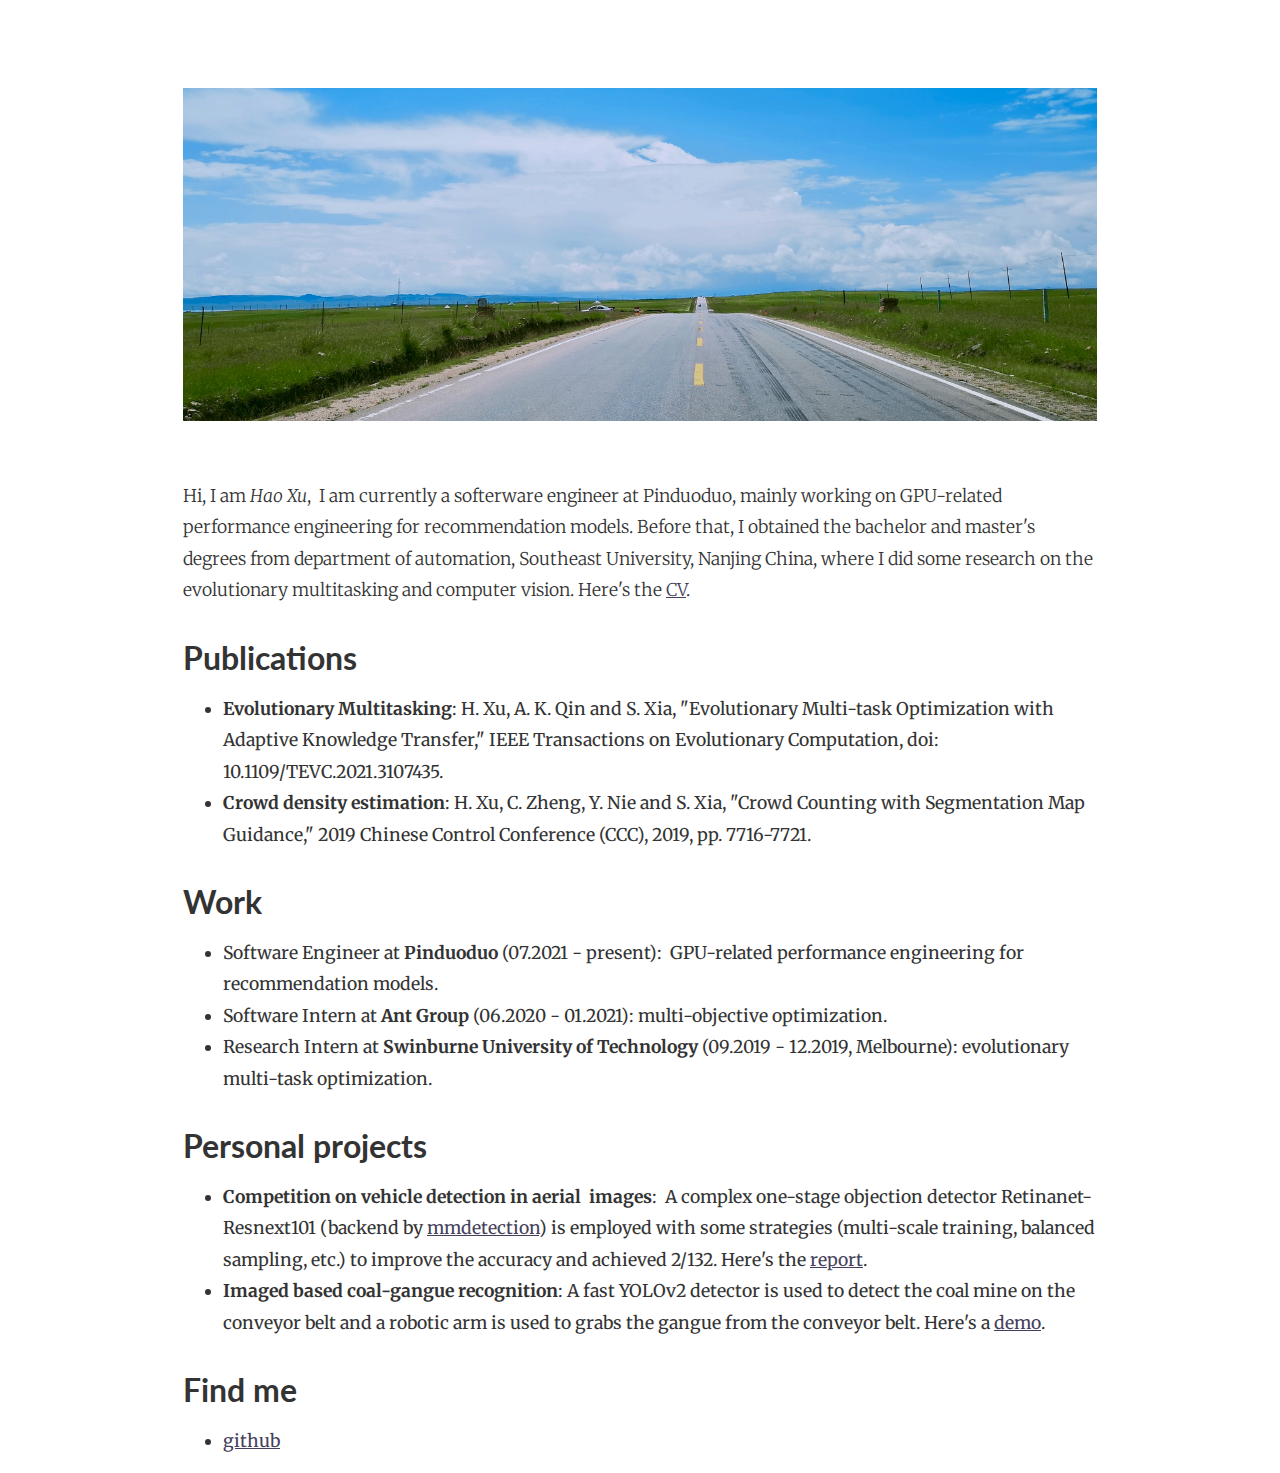
==== commit b1900d40: "publish" ====
--- a/index.html
+++ b/index.html
@@ -2,7 +2,7 @@
 <html>
 <head>
 <meta charset='UTF-8'><meta name='viewport' content='width=device-width initial-scale=1'>
-<title>index</title><style type='text/css'>html {overflow-x: initial !important;}:root { --bg-color: #ffffff; --text-color: #333333; --select-text-bg-color: #B5D6FC; --select-text-font-color: auto; --monospace: "Lucida Console",Consolas,"Courier",monospace; }
+<title>index</title><link href='https://fonts.loli.net/css?family=Merriweather:900,900italic,300,300italic&subset=latin-ext' rel='stylesheet' type='text/css' /><link href='https://fonts.loli.net/css?family=Lato:900,300&subset=latin-ext' rel='stylesheet' type='text/css' /><style type='text/css'>html {overflow-x: initial !important;}:root { --bg-color: #ffffff; --text-color: #333333; --select-text-bg-color: #B5D6FC; --select-text-font-color: auto; --monospace: "Lucida Console",Consolas,"Courier",monospace; }
 html { font-size: 14px; background-color: var(--bg-color); color: var(--text-color); font-family: "Helvetica Neue", Helvetica, Arial, sans-serif; -webkit-font-smoothing: antialiased; }
 body { margin: 0px; padding: 0px; height: auto; inset: 0px; font-size: 1rem; line-height: 1.42857143; overflow-x: hidden; background-image: inherit; background-size: inherit; background-attachment: inherit; background-origin: inherit; background-clip: inherit; background-color: inherit; tab-size: 4; background-position: inherit; background-repeat: inherit; }
 iframe { margin: auto; }
@@ -153,239 +153,416 @@
 mark .md-meta { color: rgb(0, 0, 0); opacity: 0.3 !important; }
 
 
-html {
-	font-size: 19px;
-}
-
-html, body {
-	margin: auto;
-	background: #fefefe;
-}
+@include-when-export url(https://fonts.loli.net/css?family=Merriweather:900,900italic,300,300italic&subset=latin-ext);
+@include-when-export url(https://fonts.loli.net/css?family=Lato:900,300&subset=latin-ext);
+
+:root {
+	--control-text-color: #777;
+}
+
+/**
+ * forked from pixyll.com
+ * MIT license
+ */
+
+h1,
+.h1,
+.f1 {
+	font-size: 2rem;
+	line-height: 2.5rem;
+}
+h2,
+.h2,
+.f2 {
+	font-size: 1.5rem;
+	line-height: 2rem;
+}
+h3,
+.h3,
+.f3 {
+	font-size: 1.25rem;
+	line-height: 1.5rem;
+}
+p,
+.p,
+.f4,
+h4,
+h5,
+h6,
+dl,
+ol,
+ul,
+pre[cid],
+div[cid],
+#typora-source {
+	font-size: 1.125rem;
+	line-height: 1.5rem;
+}
+
+h4 {
+	font-size: 1.13rem;
+}
+/*
+ Pixyll
+ A simple, beautiful theme for Jekyll that emphasizes content rather than aesthetic fluff.
+ Best served with BASSCSS (http://jxnblk.github.io/basscss)
+ Crafted with <3 by John Otander (@4lpine) - ©2015 John Otander MIT License http://opensource.org/licenses/MIT
+
+*/
+
 body {
-	font-family: "Vollkorn", Palatino, Times;
+	font-family: "Merriweather", "PT Serif", Georgia, "Times New Roman", "STSong", Serif;
+	line-height: 1.5rem;
+	font-weight: 400;
+}
+
+#write {
+	max-width: 914px;
 	color: #333;
-	line-height: 1.4;
-	text-align: justify;
-}
-#write {
-	max-width: 960px;
-	margin: 0 auto;
-	margin-bottom: 2em;
-	line-height: 1.53;
-	padding-top: 40px;
-}
-
-/* Typography
--------------------------------------------------------- */
-
-#write>h1:first-child,
-h1 {
-	margin-top: 1.6em;
-	font-weight: normal;
-}
-
-h1 {
-	font-size:3em;
-}
-
-h2 {
-	margin-top:2em;
-	font-weight: normal;
-}
-
-h3 {
-	font-weight: normal;
-	font-style: italic;
-	margin-top: 3em;
-}
-
-h1, 
-h2, 
-h3{
-	text-align: center;
-}
-
-h2:after{
-	border-bottom: 1px solid #2f2f2f;
-    content: '';
-    width: 100px;
-    display: block;
-    margin: 0 auto;
-    height: 1px;
-}
-
-h1+h2, h2+h3 {
-	margin-top: 0.83em;
-}
-
-p,
-.mathjax-block {
-	margin-top: 0;
-	-webkit-hypens: auto;
-	-moz-hypens: auto;
-	hyphens: auto;
-}
-ul {
-	list-style: square;
-	padding-left: 1.2em;
-}
-ol {
-	padding-left: 1.2em;
-}
-blockquote {
-	margin-left: 1em;
-	padding-left: 1em;
-	border-left: 1px solid #ddd;
-}
-code,
-pre {
-	font-family: "Consolas", "Menlo", "Monaco", monospace, serif;
-	font-size: .9em;
-	background: white;
-}
-.md-fences{
-	margin-left: 1em;
-	padding-left: 1em;
-	border: 1px solid #ddd;
-	padding-bottom: 8px;
-	padding-top: 6px;
-	margin-bottom: 1.5em;
-}
-
-a {
-	color: #2484c1;
-	text-decoration: none;
-}
-a:hover {
-	text-decoration: underline;
-}
-a img {
-	border: none;
-}
-h1 a,
-h1 a:hover {
-	color: #333;
-	text-decoration: none;
-}
-hr {
-	color: #ddd;
-	height: 1px;
-	margin: 2em 0;
-	border-top: solid 1px #ddd;
-	border-bottom: none;
-	border-left: 0;
-	border-right: 0;
-}
+}
+
+img {
+	width: auto;
+	max-width: 100%;
+}
+body {
+	font-size: 1.5rem;
+	box-sizing: border-box;
+	-moz-box-sizing: border-box;
+	-webkit-box-sizing: border-box;
+}
+
 .ty-table-edit {
 	background: #ededed;
-    padding-top: 4px;
-}
+}
+
 table {
-	margin-bottom: 1.333333rem
-}
-table th,
-table td {
-	padding: 8px;
-	line-height: 1.333333rem;
+	width: 100%;
+	font-size: 1.125rem;
+}
+table > thead > tr > th,
+table > thead > tr > td,
+table > tbody > tr > th,
+table > tbody > tr > td,
+table > tfoot > tr > th,
+table > tfoot > tr > td {
+	padding: 12px;
+	line-height: 1.2;
 	vertical-align: top;
-	border-top: 1px solid #ddd
-}
-table th {
-	font-weight: bold
-}
-table thead th {
-	vertical-align: bottom
-}
-table caption+thead tr:first-child th,
-table caption+thead tr:first-child td,
-table colgroup+thead tr:first-child th,
-table colgroup+thead tr:first-child td,
-table thead:first-child tr:first-child th,
-table thead:first-child tr:first-child td {
-	border-top: 0
-}
-table tbody+tbody {
-	border-top: 2px solid #ddd
-}
-
-.task-list{
-	padding:0;
-}
-
-.md-task-list-item {
-	padding-left: 1.6rem;
-}
-
-.md-task-list-item > input:before {
-	content: '\221A';
-	display: inline-block;
-	width: 1.33333333rem;
-  	height: 1.6rem;
-	vertical-align: middle;
-	text-align: center;
-	color: #ddd;
-	background-color: #fefefe;
-}
-
-.md-task-list-item > input:checked:before,
-.md-task-list-item > input[checked]:before{
-	color: inherit;
-}
-.md-tag {
-	color: inherit;
-	font: inherit;
-}
+	border-top: 1px solid #333;
+}
+table > thead > tr > th {
+	vertical-align: bottom;
+	border-bottom: 2px solid #333;
+}
+table > caption + thead > tr:first-child > th,
+table > caption + thead > tr:first-child > td,
+table > colgroup + thead > tr:first-child > th,
+table > colgroup + thead > tr:first-child > td,
+table > thead:first-child > tr:first-child > th,
+table > thead:first-child > tr:first-child > td {
+	border-top: 0;
+}
+table > tbody + tbody {
+	border-top: 2px solid #333;
+}
+p {
+	font-weight: 300;
+	line-height: 1.5;
+}
+abbr {
+	border-bottom: 1px black dotted;
+	cursor: help;
+}
+pre,
+code {
+	font-family: Menlo, Monaco, "Courier New", monospace;
+}
+
+code,
+.md-fences  {
+	color: #7a7a7a;
+}
+
+.md-fences {
+	padding: 1.125em;
+	margin-bottom: 0.88em;
+	font-size: 1rem;
+	border: 1px solid #7a7a7a;
+	padding-bottom: 0.5rem;
+	padding-top: 0.5rem;
+}
+
+blockquote {
+	padding: 1.33em;
+	font-style: italic;
+	border-left: 5px solid #7a7a7a;
+	color: #555;
+}
+blockquote em {
+	color: #000;
+}
+blockquote footer {
+	font-size: .85rem;
+	font-style: normal;
+	background-color: #fff;
+	color: #7a7a7a;
+	border-color: transparent;
+}
+h1,
+.h1,
+h2,
+.h2,
+h3,
+.h3,
+h4,
+.h4,
+h5,
+.h5,
+h6,
+.h6 {
+	font-family: "Lato", 'Helvetica Neue', Helvetica, sans-serif;
+	font-weight: bold;
+	line-height: 1.2;
+	margin: 1em 0 0.5em;
+}
+@media screen and (min-width: 48em) {
+	.h1,
+	h1 {
+		font-size: 3.250rem;
+	}
+	.h2,
+	h2 {
+		font-size: 2.298rem;
+	}
+	.h3,
+	h3 {
+		font-size: 1.625rem;
+	}
+	.h4,
+	h4 {
+		font-size: 1.3rem;
+	}
+	#write>h4.md-focus:before,
+	#write>h5.md-focus:before,
+	#write>h6.md-focus:before{
+		top: 1px;
+	}
+	.p,
+	p,
+	li {
+		font-size: 1.25rem;
+		line-height: 1.8;
+	}
+	table {
+		font-size: 1.25rem;
+	}
+}
+@media (max-width: 48em) {
+	blockquote {
+		margin-left: 1rem;
+		margin-right: 0;
+		padding: 0.5em;
+	}
+	.h1,
+	h1 {
+		font-size: 2.827rem;
+	}
+	.h2,
+	h2 {
+		font-size: 1.999rem;
+	}
+	.h3,
+	h3 {
+		font-size: 1.413rem;
+	}
+	.h4,
+	h4 {
+		font-size: 1.3rem;
+	}
+}
+@media screen and (min-width: 64em) {
+	.h1,
+	h1 {
+		font-size: 4.498rem;
+	}
+	.h2,
+	h2 {
+		font-size: 2.29rem;
+	}
+	.h3,
+	h3 {
+		font-size: 1.9rem;
+	}
+	.h4,
+	h4 {
+		font-size: 1.591rem;
+	}
+	#write>h4.md-focus:before{
+		top:4px;
+	}
+}
+a {
+	color: #463F5C;
+	text-decoration: underline;
+}
+
+#write {
+	padding-top: 2rem;
+}
+
 #write pre.md-meta-block {
 	min-height: 35px;
 	padding: 0.5em 1em;
-}
-#write pre.md-meta-block {
 	white-space: pre;
-	background: #f8f8f8;
 	border: 0px;
-	color: #999;
-	
+
+	border-left: 30px #f8f8f8 solid;
+	border-right: 30px #f8f8f8 solid;
 	width: 100vw;
 	max-width: calc(100% + 60px);
+
 	margin-left: -30px;
-	border-left: 30px #f8f8f8 solid;
-	border-right: 30px #f8f8f8 solid;
-
 	margin-bottom: 2em;
-	margin-top: -1.3333333333333rem;
-	padding-top: 26px;
+	margin-top: -2010px;
+	padding-top: 2000px;
 	padding-bottom: 10px;
-	line-height: 1.8em;
-	font-size: 0.9em;
-	font-size: 0.76em;
+	line-height: 1.5em;
+	color: #7a7a7a;
+	background-color: #fafafa;
+	font-family: 'Lato', 'Helvetica Neue', Helvetica, sans-serif;
+	font-weight: 300;
+	clear: both;
 	padding-left: 0;
-}
-.md-img-error.md-image>.md-meta{
-	vertical-align: bottom;
-}
-#write>h5.md-focus:before {
-	top: 2px;
-}
-
-.md-toc {
-	margin-top: 40px;
-}
-
-.md-toc-content {
-	padding-bottom: 20px;
+	font-size:1.125rem;
+}
+.md-image>.md-meta {
+	color: #463F5C
+}
+.footnotes {
+	font-size:1.1rem;
+}
+.md-tag {
+	font-family: 'Lato', 'Helvetica Neue', Helvetica, sans-serif;
+}
+.code-tooltip {
+	background: white;
+}
+.code-tooltip-content {
+	font-size: 1.1rem;
+}
+
+.task-list{
+	padding-left: 0;
+}
+
+.md-task-list-item {
+	padding-left:34px;
+}
+
+.md-task-list-item > input{
+	width: 1.25rem;
+	height: 1.25rem;
+	display: block;
+	-webkit-appearance: initial;
+	top: -0.2rem;
+	margin-left: -1.6em;
+	margin-top: calc(1rem - 7px);
+	border: none;
+}
+
+.md-task-list-item > input:focus{
+	outline: none;
+	box-shadow: none;
+}
+
+.md-task-list-item > input:before{
+	border: 1px solid #555;
+	border-radius: 1.5rem;
+	width: 1.5rem;
+	height: 1.5rem;
+	background: #fff;
+	content: ' ';
+	transition: background-color 200ms ease-in-out;
+	display: block;
+}
+
+.md-task-list-item > input:checked:before,
+.md-task-list-item > input[checked]:before{
+	background: #333;
+	border-width: 2px;
+	display:inline-block;
+	transition: background-color 200ms ease-in-out;
+}
+
+.md-task-list-item > input:checked:after,
+.md-task-list-item > input[checked]:after {
+	opacity: 1;
+}
+
+.md-task-list-item > input:after {
+	opacity: 1;
+	-webkit-transition: opacity 0.05s ease-in-out;
+	-moz-transition: opacity 0.05s ease-in-out;
+	transition: opacity 0.05s ease-in-out;
+	-webkit-transform: rotate(-45deg);
+	-moz-transform: rotate(-45deg);
+	transform: rotate(-45deg);
+	position: absolute;
+	top: 0.4375rem;
+	left: 0.28125rem;
+	width: 0.9375rem;
+	height: 0.5rem;
+	border: 3px solid #fff;
+	border-top: 0;
+	border-right: 0;
+	content: ' ';
+	opacity: 0;
+}
+
+.md-tag {
+	color:inherit;
+}
+
+.md-toc:focus .md-toc-content{
+	margin-top: 19px;
+}
+
+#typora-sidebar {
+	font-size:1rem !important;
+}
+
+.html-for-mac #typora-sidebar {
+	background-color:white;
+}
+
+.outline-content li, .outline-content ul {
+	font-size:1rem !important;
+}
+
+.outline-title {
+	line-height: inherit;
+	margin-top: 10px;
+}
+
+.outline-expander {
+	width: 18px;
 }
 
 .outline-expander:before {
-	color: inherit;
-	font-size: 14px;
-	top: auto;
-	content: "\f0da";
-	font-family: FontAwesome;
-}
-
-.outline-expander:hover:before,
-.outline-item-open>.outline-item>.outline-expander:before {
-  	content: "\f0d7";
+ 	content: "+";
+	font-family: inherit;
+	color: rgb(108, 108, 108); 
+  	font-size: 1.5rem;
+ 	top: 0.1rem;
+}
+
+.outline-expander:hover:before {
+	content: "+";
+}
+
+.outline-item-open>.outline-item>.outline-expander:before{
+	content: "-";
 }
 
 /** source code mode */
@@ -394,9 +571,8 @@
     color: #6A6A6A;
 }
 
-.html-for-mac #typora-sidebar {
-    -webkit-box-shadow: 0 6px 12px rgba(0, 0, 0, .175);
-    box-shadow: 0 6px 12px rgba(0, 0, 0, .175);
+.os-windows #typora-source {
+	font-family: inherit;
 }
 
 .cm-s-typora-default .cm-header, 
@@ -409,23 +585,19 @@
 	color: #777777;
 }
 
-.typora-node .file-list-item-parent-loc, 
-.typora-node .file-list-item-time, 
-.typora-node .file-list-item-summary {
-	font-family: arial, sans-serif;
-}
-
-.md-task-list-item>input {
-    margin-left: -1.3em;
-    margin-top: calc(1rem - 12px);
+.md-diagram-panel {
+	margin-top: 24px;
+	margin-left: -1.2em;
 }
 
 .md-mathjax-midline {
 	background: #fafafa;
 }
 
-.md-fences .code-tooltip {
-	bottom: -2em !important;
+.enable-diagrams pre.md-fences[lang="sequence"] .code-tooltip,
+.enable-diagrams pre.md-fences[lang="flow"] .code-tooltip,
+.enable-diagrams pre.md-fences[lang="mermaid"] .code-tooltip {
+    bottom: -3.4em;
 }
 
 .dropdown-menu .divider {
@@ -436,98 +608,6 @@
 </style>
 </head>
 <body class='typora-export' >
-<div  id='write'  class = 'is-mac'><p>&nbsp;</p><p><img src="images/bkgs/bkg-grass.jpeg" referrerpolicy="no-referrer"></p><p>&nbsp;</p><p><span>Hi, I am </span><em><span>Hao Xu</span></em><span>,  I am currently a softerware engineer at Pinduoduo, mainly working on GPU-related performance engineering for recommendation models. Before that, I obtained the bachelor and master&#39;s degrees from department of automation, Southeast University, Nanjing China, where I did some research on the evolutionary multitasking and computer vision. Here&#39;s the </span><a href='other/files/cv.pdf'><span>CV</span></a><span>.</span></p><p>&nbsp;</p>
-    <link rel="stylesheet" type="text/css" href="card.css">
-
-<div class="row mx-4 pt-4">
-  <div class="col-6 mb-4 d-flex align-items-stretch ">
-    <div class="card w-50 p-0">
-        <div class="pic">
-          <img src="https://picsum.photos/300/?random=10">
-        </div>
-    </div>
-    <div class="card w-50">
-      <div class="card-header">
-        number 1
-      </div>
-      <div class="card-body">
-        <h3 class="title">
-          Special title treatment
-        </h3>
-      </div>
-      <div class="card-footer">
-        <p class="text">
-          This is a wider card with supporting text below as a natural lead-in to additional content. This content is a little bit longer.
-        </p>
-      </div>
-    </div>
-  </div>
-  <div class="col-6 mb-4 d-flex align-items-stretch ">
-    <div class="card w-50 p-0">
-      <div class="pic">
-        <img src="https://picsum.photos/300/?random=30">
-      </div>
-    </div>
-    <div class="card w-50">
-      <div class="card-header">
-        number 2
-      </div>
-      <div class="card-body">
-        <h3 class="title">
-          With supporting text below as a natural lead-in to additional content.
-        </h3>
-      </div>
-      <div class="card-footer">
-        <p class="text">
-          This is a wider card with supporting text below as a natural lead-in to additional content. This content is a little bit longer.
-        </p>
-      </div>
-    </div>
-  </div>
-  <div class="col-6 mb-4 d-flex align-items-stretch ">
-    <div class="card w-50 p-0">
-      <div class="pic">
-        <img src="https://picsum.photos/300/?random=5">
-      </div>
-    </div>
-    <div class="card w-50">
-      <div class="card-header">
-        number 3
-      </div>
-      <div class="card-body">
-        <h3 class="title">
-          Lorem ipsum dolor sit amet.
-        </h3>
-      </div>
-      <div class="card-footer">
-        <p class="text">
-          With supporting text below as a natural lead-in to additional content.
-        </p>
-      </div>
-    </div>
-  </div>
-  <div class="col-6 mb-4 d-flex align-items-stretch ">
-    <div class="card w-50 p-0">
-      <div class="pic">
-        <img src="https://picsum.photos/300/?random=15">
-      </div>
-    </div>
-    <div class="card w-50">
-      <div class="card-header">
-        number 4
-      </div>
-      <div class="card-body">
-        <h3 class="title">
-          Lorem ipsum dolor sit amet.
-        </h3>
-      </div>
-      <div class="card-footer">
-        <p class="text">
-          This is a wider card with supporting text below as a natural lead-in to additional content. This content is a little bit longer.
-        </p>
-      </div>
-    </div>
-  </div>
-</div><h2><a name="publications" class="md-header-anchor"></a><span>Publications</span></h2><ul><li><strong><span>Evolutionary Multitasking</span></strong><span>: H. Xu, A. K. Qin and S. Xia, &quot;Evolutionary Multi-task Optimization with Adaptive Knowledge Transfer,&quot; IEEE Transactions on Evolutionary Computation, doi: 10.1109/TEVC.2021.3107435.</span></li><li><strong><span>Crowd density estimation</span></strong><span>: H. Xu, C. Zheng, Y. Nie and S. Xia, &quot;Crowd Counting with Segmentation Map Guidance,&quot; 2019 Chinese Control Conference (CCC), 2019, pp. 7716-7721.</span></li></ul><h2><a name="work" class="md-header-anchor"></a><span>Work</span></h2><ul><li><span>Software Engineer at </span><strong><span>Pinduoduo</span></strong><span> (07.2021 - present):  GPU-related performance engineering for recommendation models.</span></li><li><span>Software Intern at </span><strong><span>Ant Group </span></strong><span>(06.2020 - 08.2020): multi-objective optimization. </span></li><li><span>Research Intern at </span><strong><span>Swinburne University of Technology</span></strong><span> (09.2019 - 12.2019, Melbourne): evolutionary multi-task optimization.</span></li></ul><h2><a name="personal-projects" class="md-header-anchor"></a><span>Personal projects</span></h2><ul><li><strong><span>Competition on vehicle detection in aerial  images</span></strong><span>:  A complex one-stage objection detector Retinanet-Resnext101 (backend by </span><a href='https://github.com/open-mmlab/mmdetection'><span>mmdetection</span></a><span>) is employed with some strategies (multi-scale training, balanced sampling, etc.) to improve the accuracy and achieved 2/132. Here&#39;s the </span><a href='other/files/aerial-vehicle-detection.pdf'><span>report</span></a><span>.</span></li><li><strong><span>Imaged based coal-gangue recognition</span></strong><span>: A fast YOLOv2 detector is used to detect the coal mine on the conveyor belt and a robotic arm is used to grabs the gangue from the conveyor belt. Here&#39;s a </span><a href='images/portfolio/coal-gan/demo.gif'><span>demo</span></a><span>.</span></li></ul><h2><a name="find-me" class="md-header-anchor"></a><span>Find me</span></h2><ul><li><a href='https://github.com/haoxuhao'><span>github</span></a></li></ul></div>
+<div  id='write'  class = 'is-mac'><p>&nbsp;</p><p><img src="images/bkgs/bkg-grass.jpeg" referrerpolicy="no-referrer"></p><p>&nbsp;</p><p><span>Hi, I am </span><em><span>Hao Xu</span></em><span>,  I am currently a softerware engineer at Pinduoduo, mainly working on GPU-related performance engineering for recommendation models. Before that, I obtained the bachelor and master&#39;s degrees from department of automation, Southeast University, Nanjing China, where I did some research on the evolutionary multitasking and computer vision. Here&#39;s the </span><a href='other/files/cv.pdf'><span>CV</span></a><span>.</span></p><h2><a name="publications" class="md-header-anchor"></a><span>Publications</span></h2><ul><li><strong><span>Evolutionary Multitasking</span></strong><span>: H. Xu, A. K. Qin and S. Xia, &quot;Evolutionary Multi-task Optimization with Adaptive Knowledge Transfer,&quot; IEEE Transactions on Evolutionary Computation, doi: 10.1109/TEVC.2021.3107435.</span></li><li><strong><span>Crowd density estimation</span></strong><span>: H. Xu, C. Zheng, Y. Nie and S. Xia, &quot;Crowd Counting with Segmentation Map Guidance,&quot; 2019 Chinese Control Conference (CCC), 2019, pp. 7716-7721.</span></li></ul><h2><a name="work" class="md-header-anchor"></a><span>Work</span></h2><ul><li><span>Software Engineer at </span><strong><span>Pinduoduo</span></strong><span> (07.2021 - present):  GPU-related performance engineering for recommendation models.</span></li><li><span>Software Intern at </span><strong><span>Ant Group </span></strong><span>(06.2020 - 01.2021): multi-objective optimization. </span></li><li><span>Research Intern at </span><strong><span>Swinburne University of Technology</span></strong><span> (09.2019 - 12.2019, Melbourne): evolutionary multi-task optimization.</span></li></ul><h2><a name="personal-projects" class="md-header-anchor"></a><span>Personal projects</span></h2><ul><li><strong><span>Competition on vehicle detection in aerial  images</span></strong><span>:  A complex one-stage objection detector Retinanet-Resnext101 (backend by </span><a href='https://github.com/open-mmlab/mmdetection'><span>mmdetection</span></a><span>) is employed with some strategies (multi-scale training, balanced sampling, etc.) to improve the accuracy and achieved 2/132. Here&#39;s the </span><a href='other/files/aerial-vehicle-detection.pdf'><span>report</span></a><span>.</span></li><li><strong><span>Imaged based coal-gangue recognition</span></strong><span>: A fast YOLOv2 detector is used to detect the coal mine on the conveyor belt and a robotic arm is used to grabs the gangue from the conveyor belt. Here&#39;s a </span><a href='images/portfolio/coal-gan/demo.gif'><span>demo</span></a><span>.</span></li></ul><h2><a name="find-me" class="md-header-anchor"></a><span>Find me</span></h2><ul><li><a href='https://github.com/haoxuhao'><span>github</span></a></li></ul></div>
 </body>
 </html>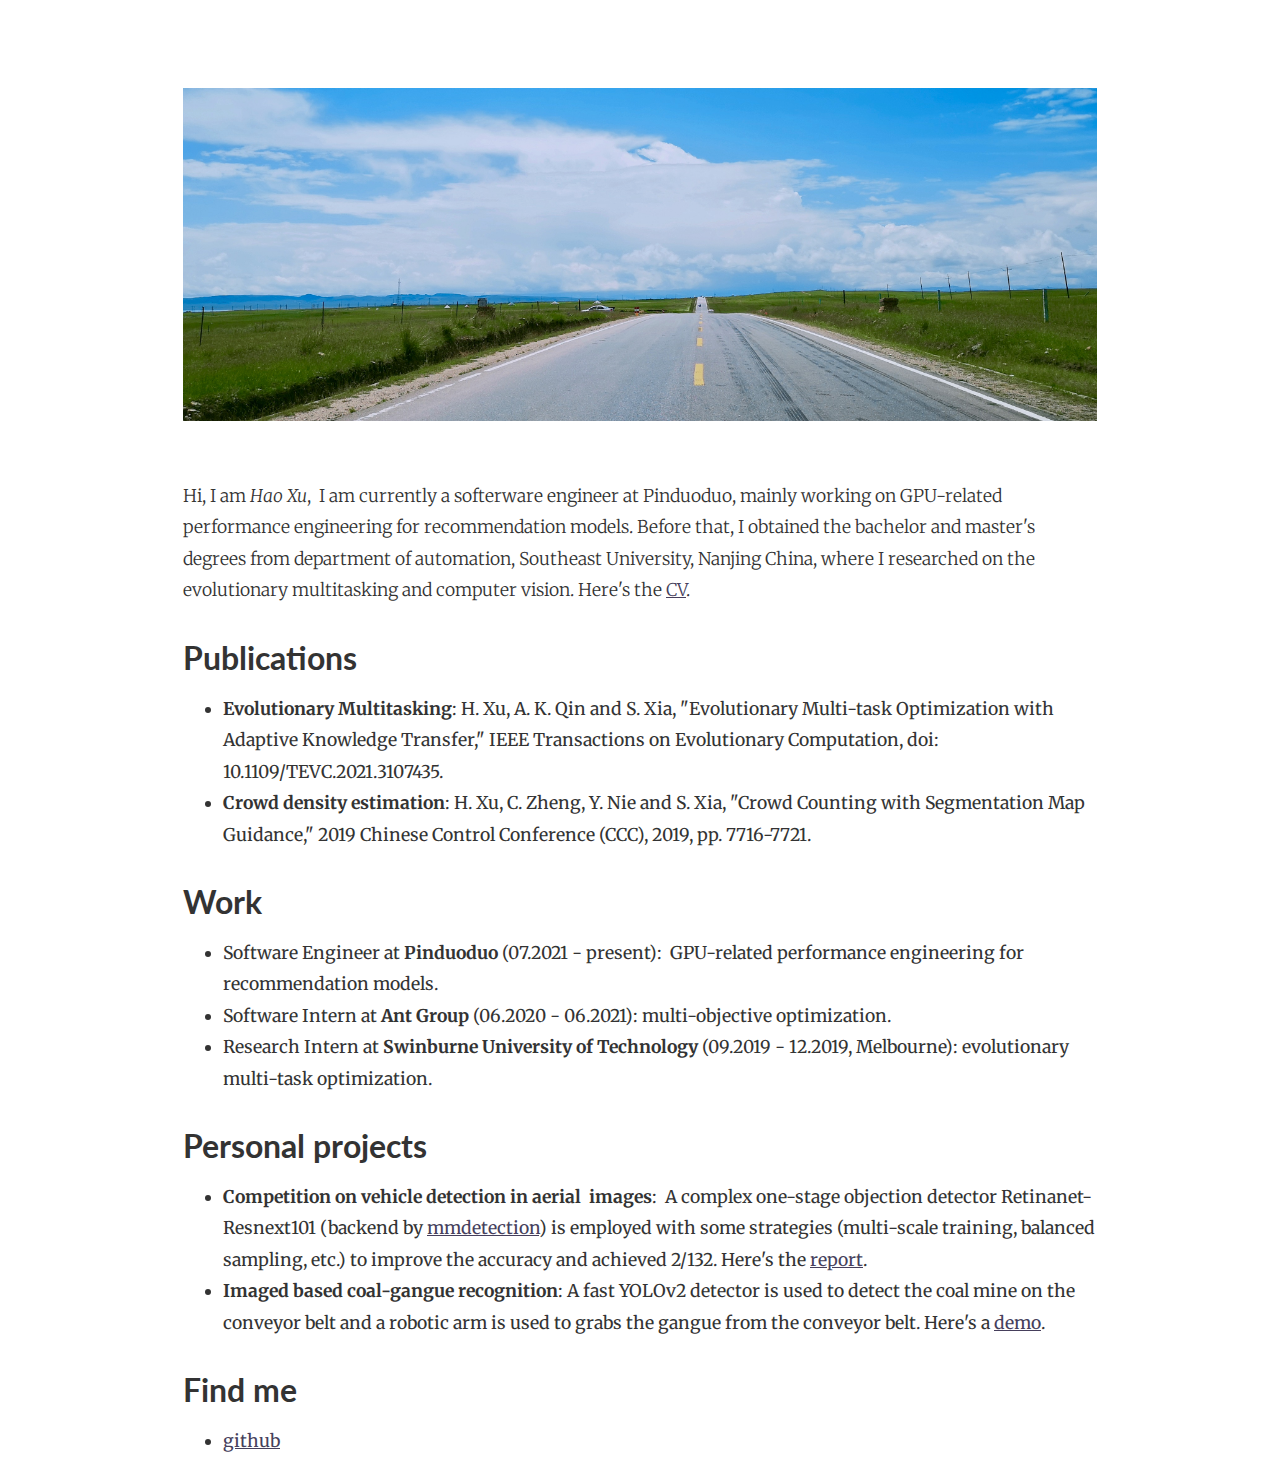
==== commit 7e6328b7: "publish" ====
--- a/index.html
+++ b/index.html
@@ -608,6 +608,6 @@
 </style>
 </head>
 <body class='typora-export' >
-<div  id='write'  class = 'is-mac'><p>&nbsp;</p><p><img src="images/bkgs/bkg-grass.jpeg" referrerpolicy="no-referrer"></p><p>&nbsp;</p><p><span>Hi, I am </span><em><span>Hao Xu</span></em><span>,  I am currently a softerware engineer at Pinduoduo, mainly working on GPU-related performance engineering for recommendation models. Before that, I obtained the bachelor and master&#39;s degrees from department of automation, Southeast University, Nanjing China, where I did some research on the evolutionary multitasking and computer vision. Here&#39;s the </span><a href='other/files/cv.pdf'><span>CV</span></a><span>.</span></p><h2><a name="publications" class="md-header-anchor"></a><span>Publications</span></h2><ul><li><strong><span>Evolutionary Multitasking</span></strong><span>: H. Xu, A. K. Qin and S. Xia, &quot;Evolutionary Multi-task Optimization with Adaptive Knowledge Transfer,&quot; IEEE Transactions on Evolutionary Computation, doi: 10.1109/TEVC.2021.3107435.</span></li><li><strong><span>Crowd density estimation</span></strong><span>: H. Xu, C. Zheng, Y. Nie and S. Xia, &quot;Crowd Counting with Segmentation Map Guidance,&quot; 2019 Chinese Control Conference (CCC), 2019, pp. 7716-7721.</span></li></ul><h2><a name="work" class="md-header-anchor"></a><span>Work</span></h2><ul><li><span>Software Engineer at </span><strong><span>Pinduoduo</span></strong><span> (07.2021 - present):  GPU-related performance engineering for recommendation models.</span></li><li><span>Software Intern at </span><strong><span>Ant Group </span></strong><span>(06.2020 - 01.2021): multi-objective optimization. </span></li><li><span>Research Intern at </span><strong><span>Swinburne University of Technology</span></strong><span> (09.2019 - 12.2019, Melbourne): evolutionary multi-task optimization.</span></li></ul><h2><a name="personal-projects" class="md-header-anchor"></a><span>Personal projects</span></h2><ul><li><strong><span>Competition on vehicle detection in aerial  images</span></strong><span>:  A complex one-stage objection detector Retinanet-Resnext101 (backend by </span><a href='https://github.com/open-mmlab/mmdetection'><span>mmdetection</span></a><span>) is employed with some strategies (multi-scale training, balanced sampling, etc.) to improve the accuracy and achieved 2/132. Here&#39;s the </span><a href='other/files/aerial-vehicle-detection.pdf'><span>report</span></a><span>.</span></li><li><strong><span>Imaged based coal-gangue recognition</span></strong><span>: A fast YOLOv2 detector is used to detect the coal mine on the conveyor belt and a robotic arm is used to grabs the gangue from the conveyor belt. Here&#39;s a </span><a href='images/portfolio/coal-gan/demo.gif'><span>demo</span></a><span>.</span></li></ul><h2><a name="find-me" class="md-header-anchor"></a><span>Find me</span></h2><ul><li><a href='https://github.com/haoxuhao'><span>github</span></a></li></ul></div>
+<div  id='write'  class = 'is-mac'><p>&nbsp;</p><p><img src="images/bkgs/bkg-grass.jpeg" referrerpolicy="no-referrer"></p><p>&nbsp;</p><p><span>Hi, I am </span><em><span>Hao Xu</span></em><span>,  I am currently a softerware engineer at Pinduoduo, mainly working on GPU-related performance engineering for recommendation models. Before that, I obtained the bachelor and master&#39;s degrees from department of automation, Southeast University, Nanjing China, where I researched on the evolutionary multitasking and computer vision. Here&#39;s the </span><a href='other/files/cv.pdf'><span>CV</span></a><span>.</span></p><h2><a name="publications" class="md-header-anchor"></a><span>Publications</span></h2><ul><li><strong><span>Evolutionary Multitasking</span></strong><span>: H. Xu, A. K. Qin and S. Xia, &quot;Evolutionary Multi-task Optimization with Adaptive Knowledge Transfer,&quot; IEEE Transactions on Evolutionary Computation, doi: 10.1109/TEVC.2021.3107435.</span></li><li><strong><span>Crowd density estimation</span></strong><span>: H. Xu, C. Zheng, Y. Nie and S. Xia, &quot;Crowd Counting with Segmentation Map Guidance,&quot; 2019 Chinese Control Conference (CCC), 2019, pp. 7716-7721.</span></li></ul><h2><a name="work" class="md-header-anchor"></a><span>Work</span></h2><ul><li><span>Software Engineer at </span><strong><span>Pinduoduo</span></strong><span> (07.2021 - present):  GPU-related performance engineering for recommendation models.</span></li><li><span>Software Intern at </span><strong><span>Ant Group </span></strong><span>(06.2020 - 06.2021): multi-objective optimization. </span></li><li><span>Research Intern at </span><strong><span>Swinburne University of Technology</span></strong><span> (09.2019 - 12.2019, Melbourne): evolutionary multi-task optimization.</span></li></ul><h2><a name="personal-projects" class="md-header-anchor"></a><span>Personal projects</span></h2><ul><li><strong><span>Competition on vehicle detection in aerial  images</span></strong><span>:  A complex one-stage objection detector Retinanet-Resnext101 (backend by </span><a href='https://github.com/open-mmlab/mmdetection'><span>mmdetection</span></a><span>) is employed with some strategies (multi-scale training, balanced sampling, etc.) to improve the accuracy and achieved 2/132. Here&#39;s the </span><a href='other/files/aerial-vehicle-detection.pdf'><span>report</span></a><span>.</span></li><li><strong><span>Imaged based coal-gangue recognition</span></strong><span>: A fast YOLOv2 detector is used to detect the coal mine on the conveyor belt and a robotic arm is used to grabs the gangue from the conveyor belt. Here&#39;s a </span><a href='images/portfolio/coal-gan/demo.gif'><span>demo</span></a><span>.</span></li></ul><h2><a name="find-me" class="md-header-anchor"></a><span>Find me</span></h2><ul><li><a href='https://github.com/haoxuhao'><span>github</span></a></li></ul></div>
 </body>
 </html>